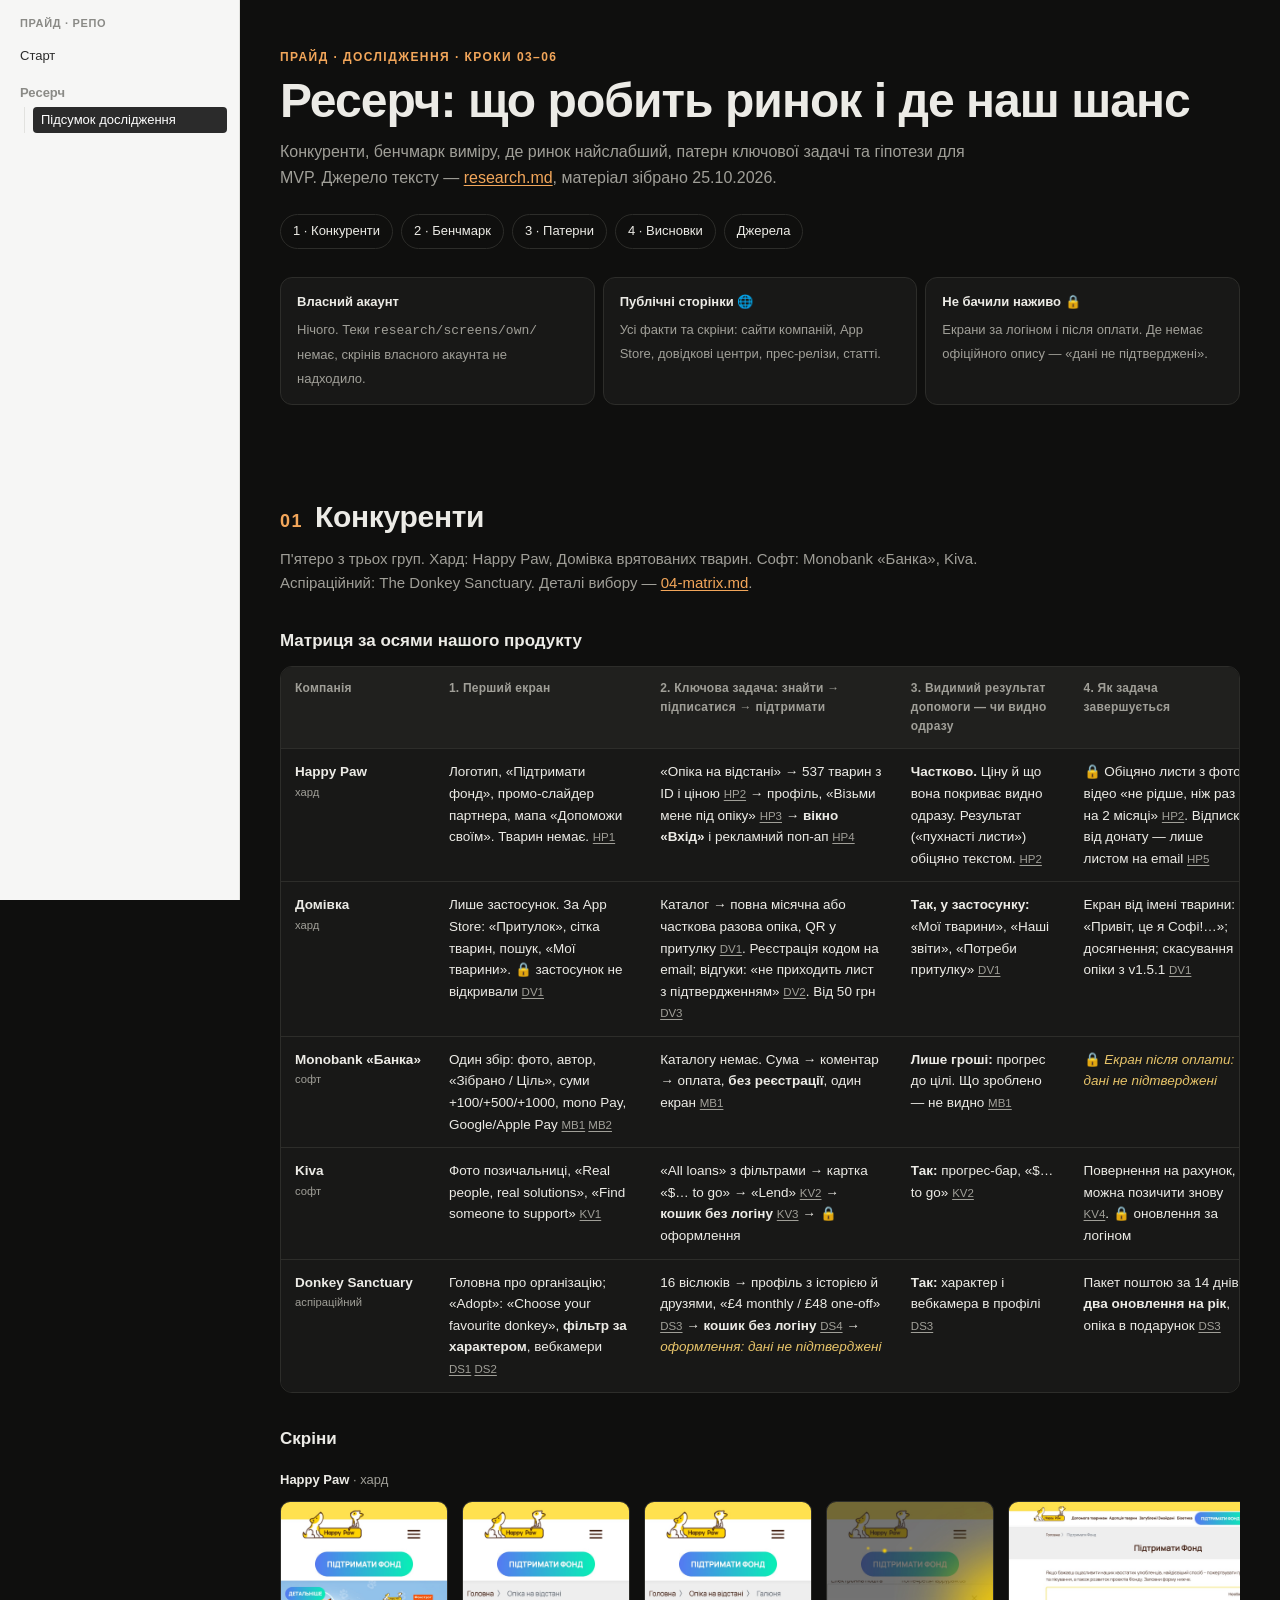
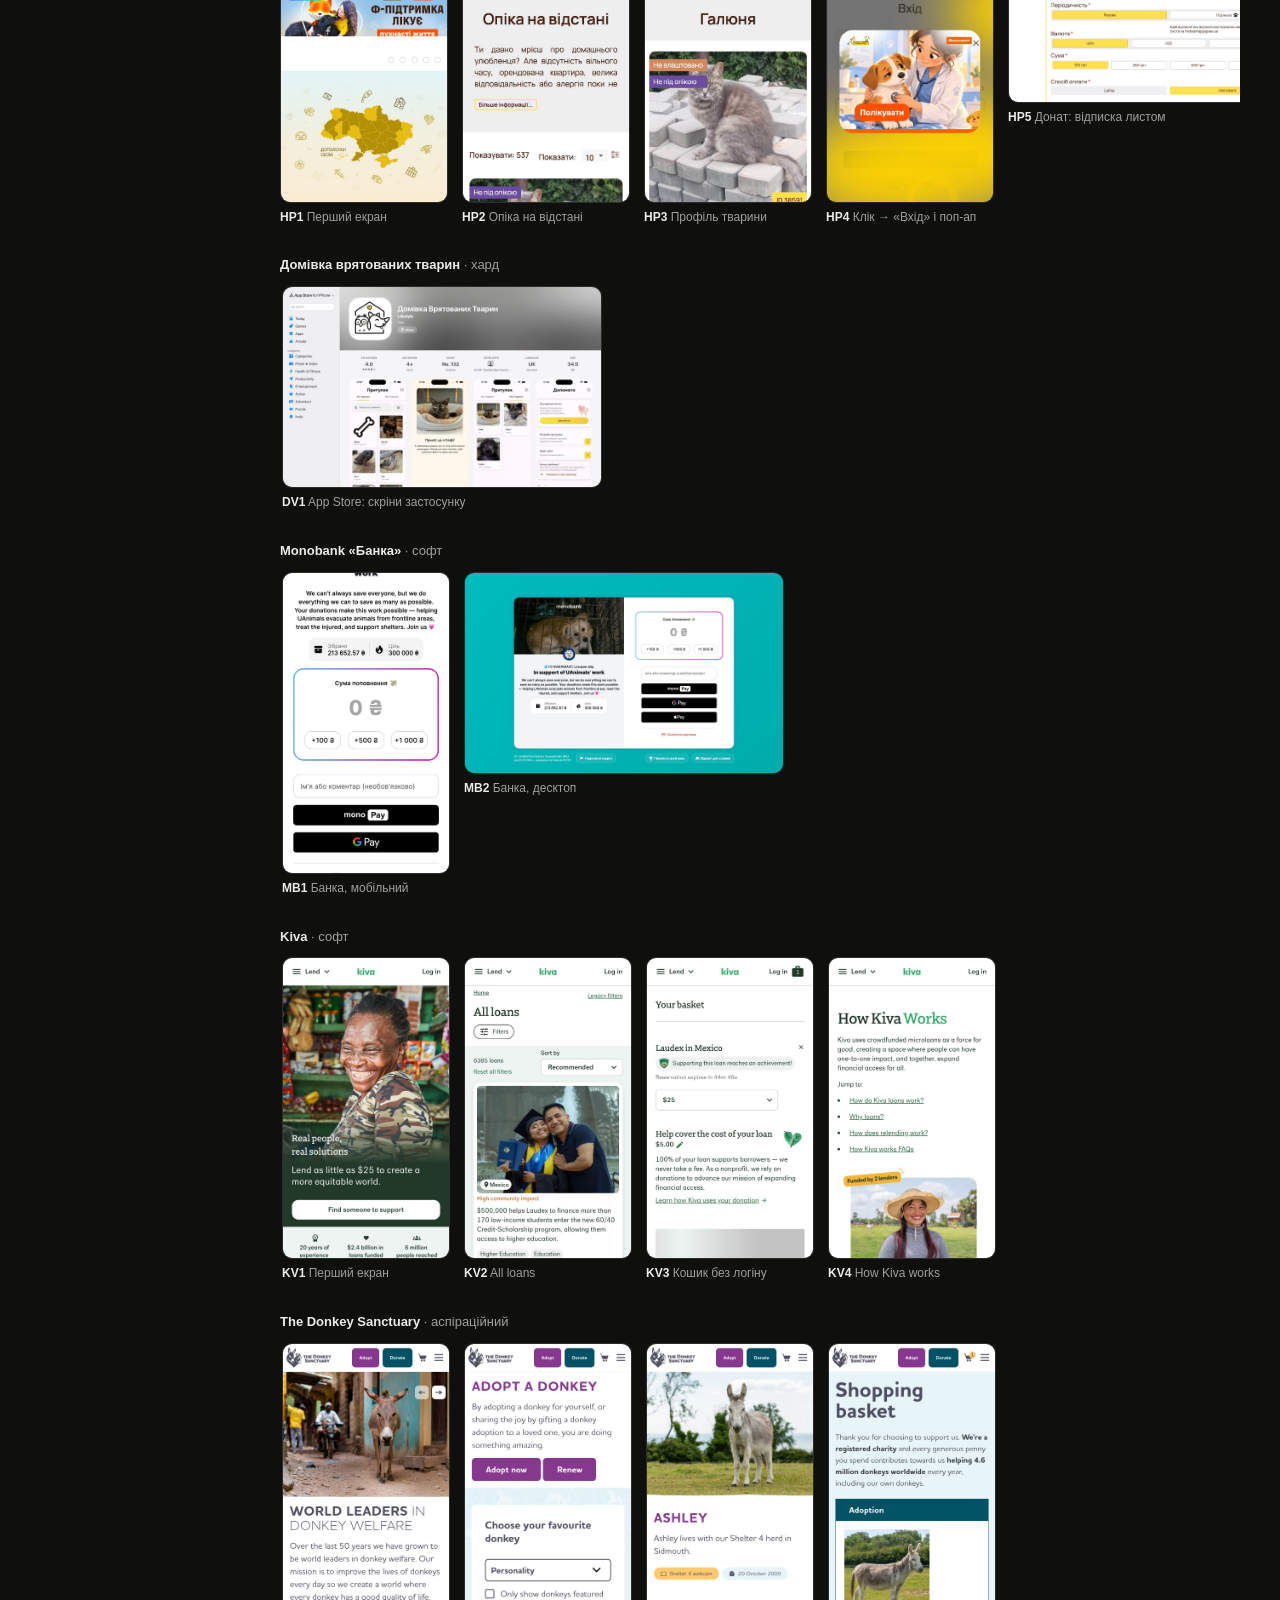
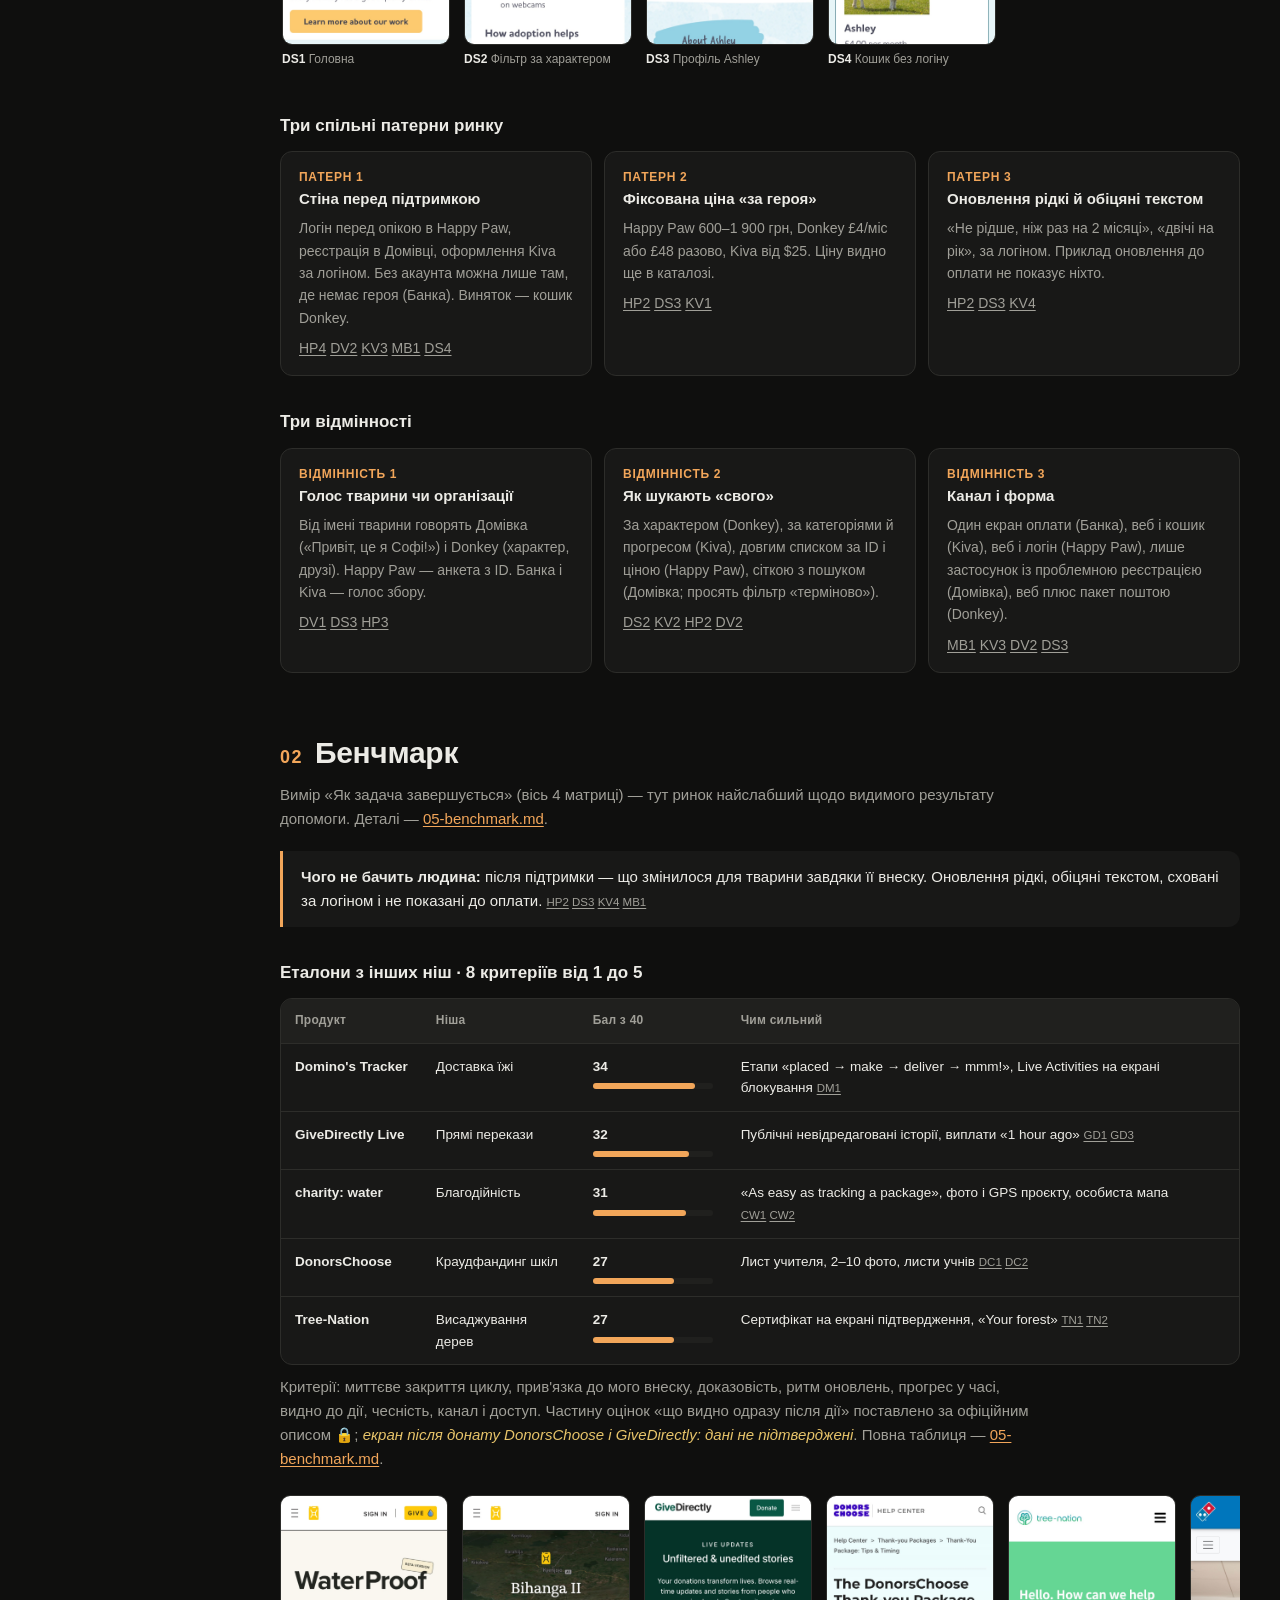
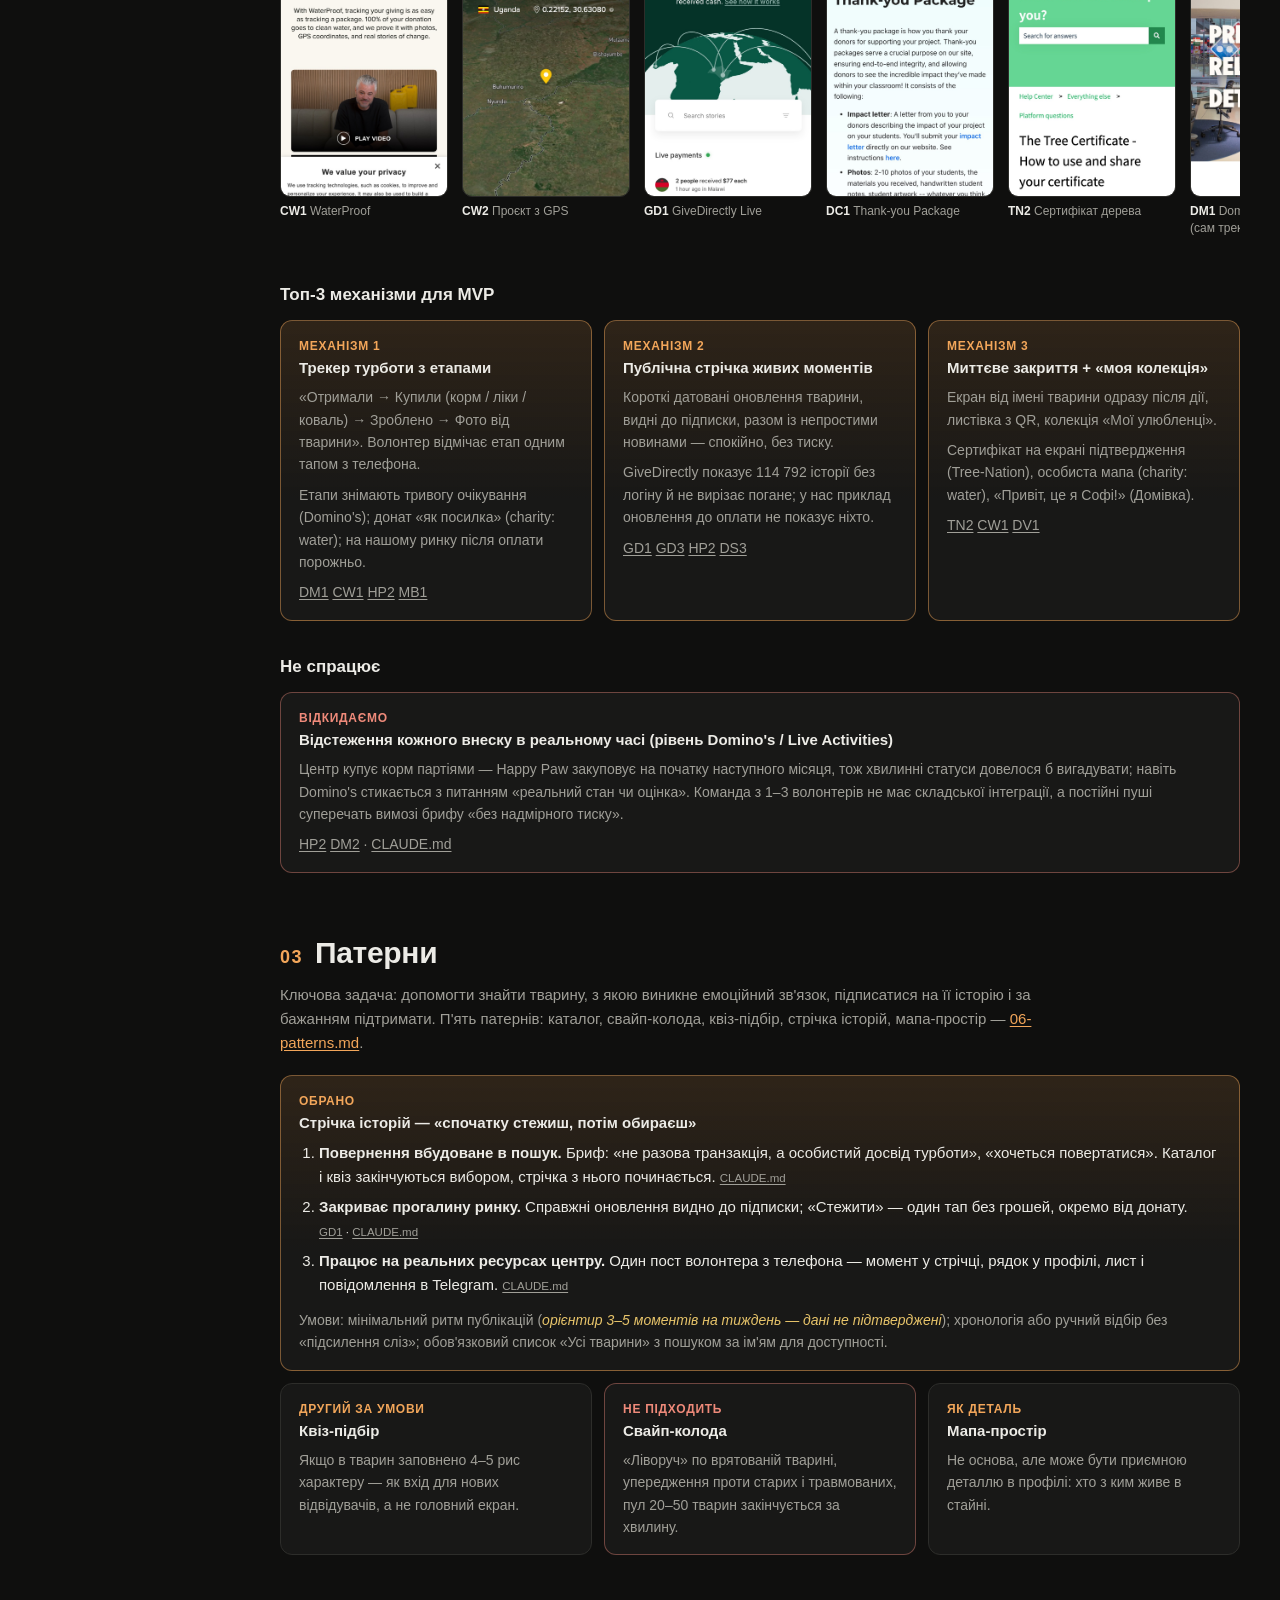
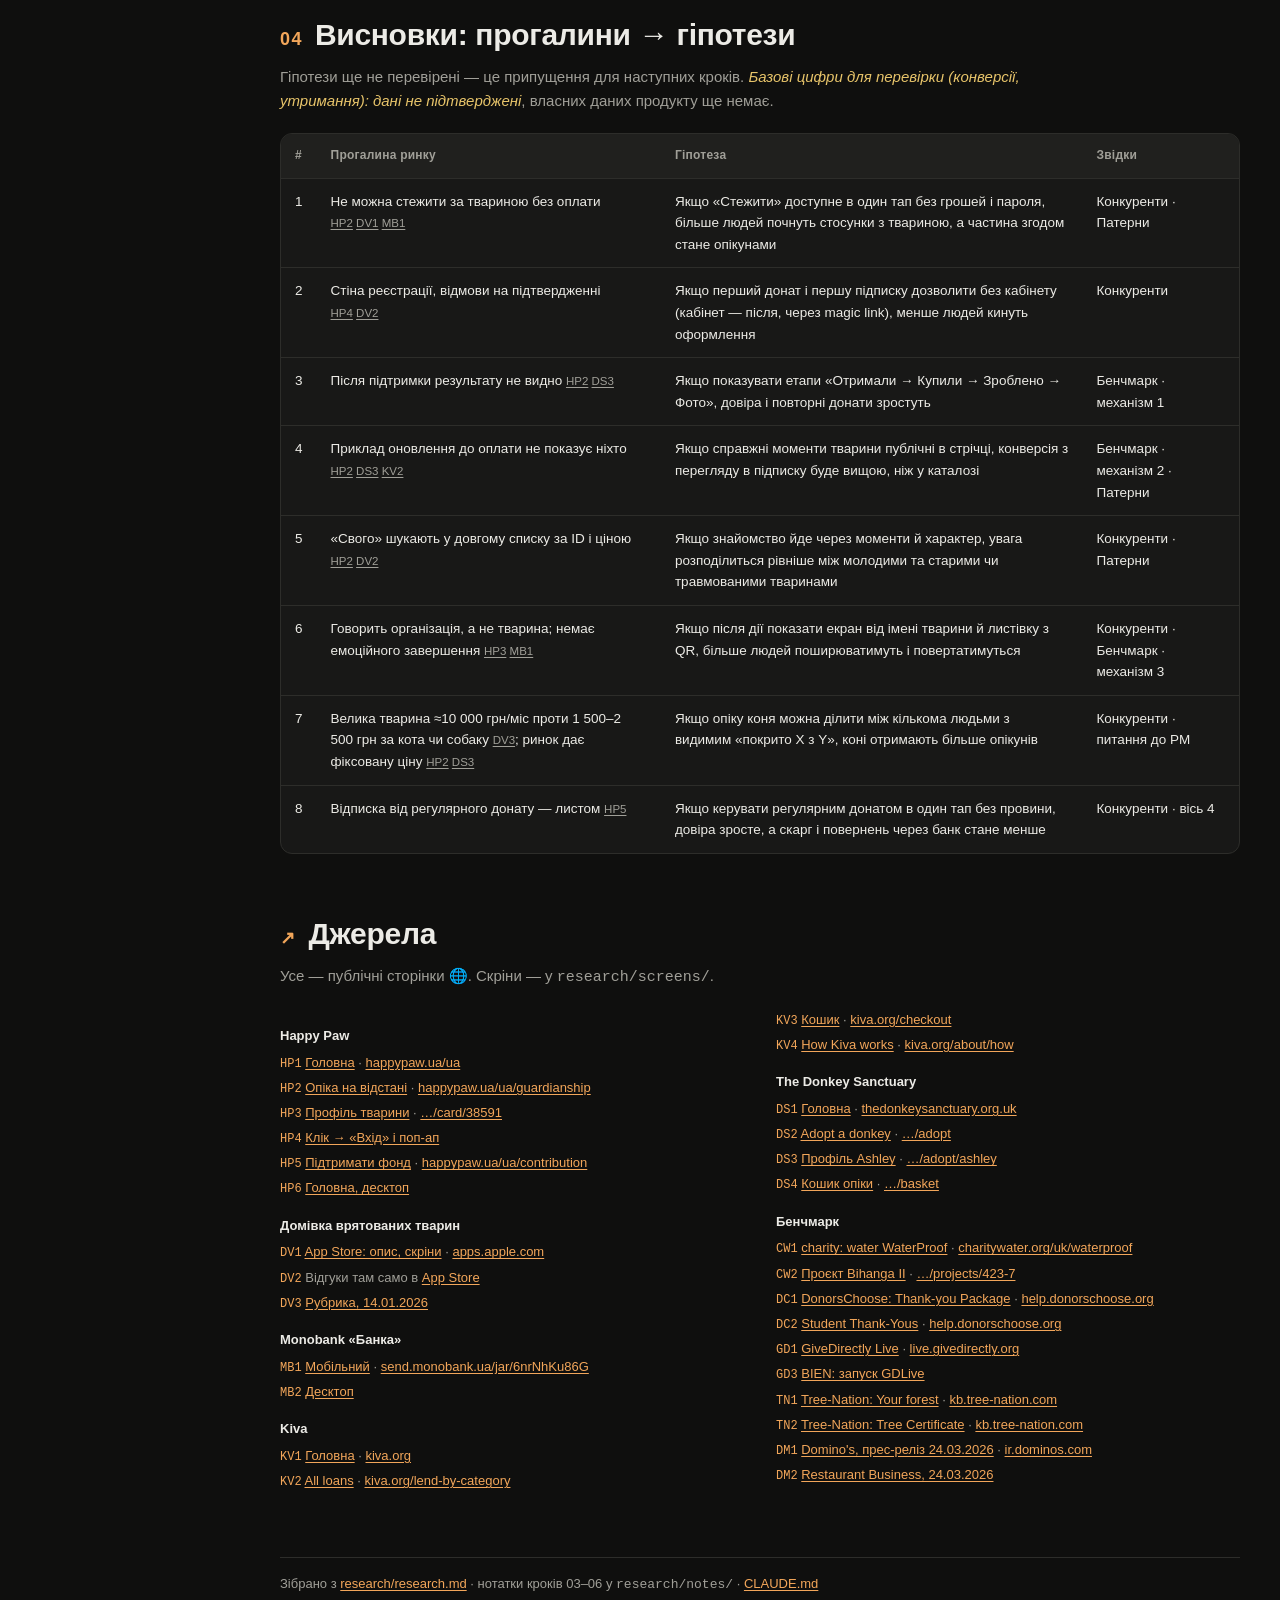
==== research/research.html @ 445fe8a5 "Add research summary (md + html page) and Research branch in navigator Co-Authored-By: Claude Opus 5" ====
<!doctype html>
<html lang="uk" data-root="../">
<head>
  <meta charset="utf-8">
  <meta name="viewport" content="width=device-width, initial-scale=1">
  <title>Прайд · Ресерч</title>
  <link rel="stylesheet" href="../_nav/nav.css">
  <script defer src="../_nav/tree.js"></script>
  <script defer src="../_nav/nav.js"></script>
  <style>
    :root {
      color-scheme: dark;
      --bg: #0f0f0e;
      --surface: #181817;
      --surface-2: #20201e;
      --line: #2d2d2a;
      --text: #ecebe6;
      --muted: #a09f98;
      --accent: #f2a65a;
      --accent-soft: rgba(242, 166, 90, .14);
      --good: #7fcf9b;
      --warn: #e7c46a;
      --bad: #ef8a7a;
      --radius: 12px;
    }
    * { box-sizing: border-box; }
    html { scroll-behavior: smooth; }
    @media (prefers-reduced-motion: reduce) { html { scroll-behavior: auto; } }
    body {
      margin: 0;
      background: var(--bg);
      color: var(--text);
      font: 15px/1.6 -apple-system, BlinkMacSystemFont, "Segoe UI", Roboto, "Helvetica Neue", sans-serif;
      -webkit-font-smoothing: antialiased;
    }
    a { color: var(--accent); text-underline-offset: 2px; }
    a:focus-visible { outline: 2px solid var(--accent); outline-offset: 2px; border-radius: 3px; }
    main { max-width: 1120px; margin: 0 auto; padding: 32px 16px 96px; }
    @media (min-width: 900px) { main { padding: 48px 40px 120px; } }

    header.hero { margin-bottom: 32px; }
    .eyebrow { color: var(--accent); font-size: 12px; font-weight: 700; letter-spacing: .12em; text-transform: uppercase; margin: 0 0 8px; }
    h1 { font-size: clamp(30px, 6vw, 48px); line-height: 1.08; letter-spacing: -.02em; margin: 0 0 12px; }
    .lead { color: var(--muted); max-width: 720px; margin: 0; font-size: 16px; }
    .toc { display: flex; flex-wrap: wrap; gap: 8px; margin: 24px 0 0; padding: 0; list-style: none; }
    .toc a { display: inline-block; padding: 6px 12px; border: 1px solid var(--line); border-radius: 999px; color: var(--text); text-decoration: none; font-size: 13px; }
    .toc a:hover { border-color: var(--accent); }

    .provenance { display: grid; gap: 8px; margin: 28px 0 0; }
    @media (min-width: 720px) { .provenance { grid-template-columns: repeat(3, 1fr); } }
    .prov { background: var(--surface); border: 1px solid var(--line); border-radius: var(--radius); padding: 14px 16px; }
    .prov b { display: block; font-size: 13px; margin-bottom: 4px; }
    .prov span { color: var(--muted); font-size: 13px; }

    section { padding-top: 56px; }
    section > h2 { font-size: clamp(22px, 4vw, 30px); letter-spacing: -.01em; margin: 0 0 6px; display: flex; align-items: baseline; gap: 12px; }
    section > h2 .num { color: var(--accent); font-size: .6em; font-weight: 700; letter-spacing: .08em; }
    .sub { color: var(--muted); margin: 0 0 20px; max-width: 760px; }
    h3 { font-size: 17px; margin: 32px 0 12px; }

    .table-wrap { overflow-x: auto; border: 1px solid var(--line); border-radius: var(--radius); background: var(--surface); }
    table { border-collapse: collapse; width: 100%; font-size: 13.5px; }
    .matrix table { min-width: 1080px; }
    th, td { text-align: left; vertical-align: top; padding: 12px 14px; border-bottom: 1px solid var(--line); }
    thead th { background: var(--surface-2); color: var(--muted); font-size: 12px; font-weight: 600; letter-spacing: .02em; position: sticky; top: 0; }
    tbody tr:last-child td, tbody tr:last-child th { border-bottom: 0; }
    tbody th { font-weight: 600; white-space: nowrap; }
    tbody th small { display: block; color: var(--muted); font-weight: 400; }
    td .lock { color: var(--warn); }
    .src { font-size: 11.5px; white-space: nowrap; }
    .src a { color: var(--muted); }
    .src a:hover { color: var(--accent); }
    .nd { color: var(--warn); font-style: italic; }

    .cards { display: grid; gap: 12px; }
    @media (min-width: 760px) { .cards.three { grid-template-columns: repeat(3, 1fr); } }
    .card { background: var(--surface); border: 1px solid var(--line); border-radius: var(--radius); padding: 16px 18px; }
    .card h4 { margin: 0 0 6px; font-size: 15px; }
    .card p { margin: 0; color: var(--muted); font-size: 14px; }
    .card p + p { margin-top: 8px; }
    .card .k { color: var(--accent); font-weight: 700; font-size: 12px; letter-spacing: .06em; }
    .card.no { border-color: rgba(239, 138, 122, .4); }
    .card.no .k { color: var(--bad); }
    .card.yes { border-color: rgba(242, 166, 90, .45); background: linear-gradient(180deg, var(--accent-soft), var(--surface) 60%); }

    .callout { border-left: 3px solid var(--accent); background: var(--surface); padding: 14px 18px; border-radius: 0 var(--radius) var(--radius) 0; margin: 0 0 20px; }
    .callout p { margin: 0; }

    .score { font-variant-numeric: tabular-nums; font-weight: 700; }
    .bar { display: block; height: 6px; background: var(--surface-2); border-radius: 3px; margin-top: 6px; min-width: 120px; }
    .bar i { display: block; height: 100%; background: var(--accent); border-radius: 3px; }

    .gallery { display: flex; gap: 14px; overflow-x: auto; padding: 4px 2px 12px; scroll-snap-type: x proximity; }
    .gallery figure { margin: 0; flex: 0 0 auto; width: 168px; scroll-snap-align: start; }
    .gallery figure.wide { width: 320px; }
    .gallery a.shot { display: block; border: 1px solid var(--line); border-radius: 10px; overflow: hidden; background: var(--surface); }
    .gallery a.shot:hover { border-color: var(--accent); }
    .gallery img { display: block; width: 100%; height: 300px; object-fit: cover; object-position: top; }
    .gallery figure.wide img { height: 200px; }
    .gallery figcaption { font-size: 12px; color: var(--muted); margin-top: 6px; line-height: 1.4; }
    .gallery figcaption b { color: var(--text); font-weight: 600; }
    .group-label { font-size: 13px; color: var(--muted); margin: 18px 0 6px; }
    .group-label b { color: var(--text); }

    ol.clean, ul.clean { margin: 0; padding-left: 20px; }
    ol.clean li, ul.clean li { margin: 6px 0; }

    .sources { columns: 1; font-size: 13px; color: var(--muted); }
    @media (min-width: 760px) { .sources { columns: 2; column-gap: 32px; } }
    .sources h4 { color: var(--text); font-size: 13px; margin: 16px 0 6px; break-after: avoid; }
    .sources p { margin: 4px 0; break-inside: avoid; }
    .sources code { color: var(--accent); font-size: 12px; }
    :target { scroll-margin-top: 16px; }
    .sources p:target { background: var(--accent-soft); border-radius: 4px; }
    footer { margin-top: 64px; color: var(--muted); font-size: 13px; border-top: 1px solid var(--line); padding-top: 16px; }
  </style>
</head>
<body>
<main>
  <header class="hero">
    <p class="eyebrow">Прайд · дослідження · кроки 03–06</p>
    <h1>Ресерч: що робить ринок і де наш шанс</h1>
    <p class="lead">Конкуренти, бенчмарк виміру, де ринок найслабший, патерн ключової задачі та гіпотези для MVP. Джерело тексту — <a href="https://github.com/diadieva/my-product/blob/main/research/research.md">research.md</a>, матеріал зібрано 25.10.2026.</p>
    <ul class="toc">
      <li><a href="#competitors">1 · Конкуренти</a></li>
      <li><a href="#benchmark">2 · Бенчмарк</a></li>
      <li><a href="#patterns">3 · Патерни</a></li>
      <li><a href="#conclusions">4 · Висновки</a></li>
      <li><a href="#sources">Джерела</a></li>
    </ul>
    <div class="provenance">
      <div class="prov"><b>Власний акаунт</b><span>Нічого. Теки <code>research/screens/own/</code> немає, скрінів власного акаунта не надходило.</span></div>
      <div class="prov"><b>Публічні сторінки 🌐</b><span>Усі факти та скріни: сайти компаній, App Store, довідкові центри, прес-релізи, статті.</span></div>
      <div class="prov"><b>Не бачили наживо 🔒</b><span>Екрани за логіном і після оплати. Де немає офіційного опису — «дані не підтверджені».</span></div>
    </div>
  </header>

  <!-- 1. КОНКУРЕНТИ -->
  <section id="competitors">
    <h2><span class="num">01</span> Конкуренти</h2>
    <p class="sub">П'ятеро з трьох груп. Хард: Happy Paw, Домівка врятованих тварин. Софт: Monobank «Банка», Kiva. Аспіраційний: The Donkey Sanctuary. Деталі вибору — <a href="https://github.com/diadieva/my-product/blob/main/research/notes/04-matrix.md">04-matrix.md</a>.</p>

    <h3>Матриця за осями нашого продукту</h3>
    <div class="table-wrap matrix">
      <table>
        <thead>
          <tr>
            <th scope="col">Компанія</th>
            <th scope="col">1. Перший екран</th>
            <th scope="col">2. Ключова задача: знайти → підписатися → підтримати</th>
            <th scope="col">3. Видимий результат допомоги — чи видно одразу</th>
            <th scope="col">4. Як задача завершується</th>
            <th scope="col">5. Мова</th>
          </tr>
        </thead>
        <tbody>
          <tr>
            <th scope="row">Happy Paw<small>хард</small></th>
            <td>Логотип, «Підтримати фонд», промо-слайдер партнера, мапа «Допоможи своїм». Тварин немає. <span class="src"><a href="#src-HP1">HP1</a></span></td>
            <td>«Опіка на відстані» → 537 тварин з ID і ціною <span class="src"><a href="#src-HP2">HP2</a></span> → профіль, «Візьми мене під опіку» <span class="src"><a href="#src-HP3">HP3</a></span> → <b>вікно «Вхід»</b> і рекламний поп-ап <span class="src"><a href="#src-HP4">HP4</a></span></td>
            <td><b>Частково.</b> Ціну й що вона покриває видно одразу. Результат («пухнасті листи») обіцяно текстом. <span class="src"><a href="#src-HP2">HP2</a></span></td>
            <td><span class="lock">🔒</span> Обіцяно листи з фото/відео «не рідше, ніж раз на 2 місяці» <span class="src"><a href="#src-HP2">HP2</a></span>. Відписка від донату — лише листом на email <span class="src"><a href="#src-HP5">HP5</a></span></td>
            <td>Українська <span class="src"><a href="#src-HP6">HP6</a></span></td>
          </tr>
          <tr>
            <th scope="row">Домівка<small>хард</small></th>
            <td>Лише застосунок. За App Store: «Притулок», сітка тварин, пошук, «Мої тварини». <span class="lock">🔒</span> застосунок не відкривали <span class="src"><a href="#src-DV1">DV1</a></span></td>
            <td>Каталог → повна місячна або часткова разова опіка, QR у притулку <span class="src"><a href="#src-DV1">DV1</a></span>. Реєстрація кодом на email; відгуки: «не приходить лист з підтвердженням» <span class="src"><a href="#src-DV2">DV2</a></span>. Від 50 грн <span class="src"><a href="#src-DV3">DV3</a></span></td>
            <td><b>Так, у застосунку:</b> «Мої тварини», «Наші звіти», «Потреби притулку» <span class="src"><a href="#src-DV1">DV1</a></span></td>
            <td>Екран від імені тварини: «Привіт, це я Софі!…»; досягнення; скасування опіки з v1.5.1 <span class="src"><a href="#src-DV1">DV1</a></span></td>
            <td>Українська <span class="src"><a href="#src-DV1">DV1</a></span></td>
          </tr>
          <tr>
            <th scope="row">Monobank «Банка»<small>софт</small></th>
            <td>Один збір: фото, автор, «Зібрано / Ціль», суми +100/+500/+1000, mono Pay, Google/Apple Pay <span class="src"><a href="#src-MB1">MB1</a> <a href="#src-MB2">MB2</a></span></td>
            <td>Каталогу немає. Сума → коментар → оплата, <b>без реєстрації</b>, один екран <span class="src"><a href="#src-MB1">MB1</a></span></td>
            <td><b>Лише гроші:</b> прогрес до цілі. Що зроблено — не видно <span class="src"><a href="#src-MB1">MB1</a></span></td>
            <td><span class="lock">🔒</span> <span class="nd">Екран після оплати: дані не підтверджені</span></td>
            <td>Українська <span class="src"><a href="#src-MB1">MB1</a></span></td>
          </tr>
          <tr>
            <th scope="row">Kiva<small>софт</small></th>
            <td>Фото позичальниці, «Real people, real solutions», «Find someone to support» <span class="src"><a href="#src-KV1">KV1</a></span></td>
            <td>«All loans» з фільтрами → картка «$… to go» → «Lend» <span class="src"><a href="#src-KV2">KV2</a></span> → <b>кошик без логіну</b> <span class="src"><a href="#src-KV3">KV3</a></span> → <span class="lock">🔒</span> оформлення</td>
            <td><b>Так:</b> прогрес-бар, «$… to go» <span class="src"><a href="#src-KV2">KV2</a></span></td>
            <td>Повернення на рахунок, можна позичити знову <span class="src"><a href="#src-KV4">KV4</a></span>. <span class="lock">🔒</span> оновлення за логіном</td>
            <td>Англійська <span class="src"><a href="#src-KV1">KV1</a></span></td>
          </tr>
          <tr>
            <th scope="row">Donkey Sanctuary<small>аспіраційний</small></th>
            <td>Головна про організацію; «Adopt»: «Choose your favourite donkey», <b>фільтр за характером</b>, вебкамери <span class="src"><a href="#src-DS1">DS1</a> <a href="#src-DS2">DS2</a></span></td>
            <td>16 віслюків → профіль з історією й друзями, «£4 monthly / £48 one-off» <span class="src"><a href="#src-DS3">DS3</a></span> → <b>кошик без логіну</b> <span class="src"><a href="#src-DS4">DS4</a></span> → <span class="nd">оформлення: дані не підтверджені</span></td>
            <td><b>Так:</b> характер і вебкамера в профілі <span class="src"><a href="#src-DS3">DS3</a></span></td>
            <td>Пакет поштою за 14 днів, <b>два оновлення на рік</b>, опіка в подарунок <span class="src"><a href="#src-DS3">DS3</a></span></td>
            <td>Англійська <span class="src"><a href="#src-DS1">DS1</a></span></td>
          </tr>
        </tbody>
      </table>
    </div>

    <h3>Скріни</h3>
    <p class="group-label"><b>Happy Paw</b> · хард</p>
    <div class="gallery">
      <figure><a class="shot" href="screens/happy-paw/home-mobile.jpg"><img src="screens/happy-paw/home-mobile.jpg" alt="Happy Paw: головна на мобільному, кнопка «Підтримати фонд» і промо-слайдер" loading="lazy"></a><figcaption><b>HP1</b> Перший екран</figcaption></figure>
      <figure><a class="shot" href="screens/happy-paw/guardianship-mobile-full.jpg"><img src="screens/happy-paw/guardianship-mobile.jpg" alt="Happy Paw: сторінка «Опіка на відстані»" loading="lazy"></a><figcaption><b>HP2</b> Опіка на відстані</figcaption></figure>
      <figure><a class="shot" href="screens/happy-paw/guardianship-card-mobile.jpg"><img src="screens/happy-paw/guardianship-card-mobile.jpg" alt="Happy Paw: профіль кішки в програмі опіки" loading="lazy"></a><figcaption><b>HP3</b> Профіль тварини</figcaption></figure>
      <figure><a class="shot" href="screens/happy-paw/guardianship-click-mobile.jpg"><img src="screens/happy-paw/guardianship-click-mobile.jpg" alt="Happy Paw: після кліку «Візьми мене під опіку» відкривається вікно входу і рекламний поп-ап" loading="lazy"></a><figcaption><b>HP4</b> Клік → «Вхід» і поп-ап</figcaption></figure>
      <figure class="wide"><a class="shot" href="screens/happy-paw/contribution-desktop.jpg"><img src="screens/happy-paw/contribution-desktop.jpg" alt="Happy Paw: форма донату, відписка від підписки листом" loading="lazy"></a><figcaption><b>HP5</b> Донат: відписка листом</figcaption></figure>
    </div>
    <p class="group-label"><b>Домівка врятованих тварин</b> · хард</p>
    <div class="gallery">
      <figure class="wide"><a class="shot" href="screens/domivka/appstore-desktop.jpg"><img src="screens/domivka/appstore-desktop.jpg" alt="Сторінка застосунку Домівки в App Store зі скрінами каталогу, привітання від тварини і розділу допомоги" loading="lazy"></a><figcaption><b>DV1</b> App Store: скріни застосунку</figcaption></figure>
    </div>
    <p class="group-label"><b>Monobank «Банка»</b> · софт</p>
    <div class="gallery">
      <figure><a class="shot" href="screens/monobank-banka/jar-mobile.jpg"><img src="screens/monobank-banka/jar-mobile.jpg" alt="Банка UAnimals на мобільному: зібрано і ціль, суми, кнопки оплати" loading="lazy"></a><figcaption><b>MB1</b> Банка, мобільний</figcaption></figure>
      <figure class="wide"><a class="shot" href="screens/monobank-banka/jar-desktop.jpg"><img src="screens/monobank-banka/jar-desktop.jpg" alt="Банка UAnimals на десктопі" loading="lazy"></a><figcaption><b>MB2</b> Банка, десктоп</figcaption></figure>
    </div>
    <p class="group-label"><b>Kiva</b> · софт</p>
    <div class="gallery">
      <figure><a class="shot" href="screens/kiva/home-mobile.jpg"><img src="screens/kiva/home-mobile.jpg" alt="Kiva: головна, «Find someone to support»" loading="lazy"></a><figcaption><b>KV1</b> Перший екран</figcaption></figure>
      <figure><a class="shot" href="screens/kiva/lend-mobile.jpg"><img src="screens/kiva/lend-mobile.jpg" alt="Kiva: каталог позик з прогресом і кнопкою Lend" loading="lazy"></a><figcaption><b>KV2</b> All loans</figcaption></figure>
      <figure><a class="shot" href="screens/kiva/basket-mobile.jpg"><img src="screens/kiva/basket-mobile.jpg" alt="Kiva: кошик без логіну з таймером резерву" loading="lazy"></a><figcaption><b>KV3</b> Кошик без логіну</figcaption></figure>
      <figure><a class="shot" href="screens/kiva/how-it-works-mobile.jpg"><img src="screens/kiva/how-it-works-mobile.jpg" alt="Kiva: як це працює" loading="lazy"></a><figcaption><b>KV4</b> How Kiva works</figcaption></figure>
    </div>
    <p class="group-label"><b>The Donkey Sanctuary</b> · аспіраційний</p>
    <div class="gallery">
      <figure><a class="shot" href="screens/donkey-sanctuary/home-mobile.jpg"><img src="screens/donkey-sanctuary/home-mobile.jpg" alt="Donkey Sanctuary: головна" loading="lazy"></a><figcaption><b>DS1</b> Головна</figcaption></figure>
      <figure><a class="shot" href="screens/donkey-sanctuary/adopt-mobile.jpg"><img src="screens/donkey-sanctuary/adopt-mobile.jpg" alt="Donkey Sanctuary: Adopt a donkey, фільтр за характером" loading="lazy"></a><figcaption><b>DS2</b> Фільтр за характером</figcaption></figure>
      <figure><a class="shot" href="screens/donkey-sanctuary/profile-ashley-mobile-full.jpg"><img src="screens/donkey-sanctuary/profile-ashley-mobile.jpg" alt="Donkey Sanctuary: профіль віслюка Ashley з бейджем вебкамери і кнопками опіки" loading="lazy"></a><figcaption><b>DS3</b> Профіль Ashley</figcaption></figure>
      <figure><a class="shot" href="screens/donkey-sanctuary/adopt-basket-mobile.jpg"><img src="screens/donkey-sanctuary/adopt-basket-mobile.jpg" alt="Donkey Sanctuary: кошик опіки без логіну" loading="lazy"></a><figcaption><b>DS4</b> Кошик без логіну</figcaption></figure>
    </div>

    <h3>Три спільні патерни ринку</h3>
    <div class="cards three">
      <div class="card"><p class="k">ПАТЕРН 1</p><h4>Стіна перед підтримкою</h4><p>Логін перед опікою в Happy Paw, реєстрація в Домівці, оформлення Kiva за логіном. Без акаунта можна лише там, де немає героя (Банка). Виняток — кошик Donkey.</p><p class="src"><a href="#src-HP4">HP4</a> <a href="#src-DV2">DV2</a> <a href="#src-KV3">KV3</a> <a href="#src-MB1">MB1</a> <a href="#src-DS4">DS4</a></p></div>
      <div class="card"><p class="k">ПАТЕРН 2</p><h4>Фіксована ціна «за героя»</h4><p>Happy Paw 600–1 900 грн, Donkey £4/міс або £48 разово, Kiva від $25. Ціну видно ще в каталозі.</p><p class="src"><a href="#src-HP2">HP2</a> <a href="#src-DS3">DS3</a> <a href="#src-KV1">KV1</a></p></div>
      <div class="card"><p class="k">ПАТЕРН 3</p><h4>Оновлення рідкі й обіцяні текстом</h4><p>«Не рідше, ніж раз на 2 місяці», «двічі на рік», за логіном. Приклад оновлення до оплати не показує ніхто.</p><p class="src"><a href="#src-HP2">HP2</a> <a href="#src-DS3">DS3</a> <a href="#src-KV4">KV4</a></p></div>
    </div>

    <h3>Три відмінності</h3>
    <div class="cards three">
      <div class="card"><p class="k">ВІДМІННІСТЬ 1</p><h4>Голос тварини чи організації</h4><p>Від імені тварини говорять Домівка («Привіт, це я Софі!») і Donkey (характер, друзі). Happy Paw — анкета з ID. Банка і Kiva — голос збору.</p><p class="src"><a href="#src-DV1">DV1</a> <a href="#src-DS3">DS3</a> <a href="#src-HP3">HP3</a></p></div>
      <div class="card"><p class="k">ВІДМІННІСТЬ 2</p><h4>Як шукають «свого»</h4><p>За характером (Donkey), за категоріями й прогресом (Kiva), довгим списком за ID і ціною (Happy Paw), сіткою з пошуком (Домівка; просять фільтр «терміново»).</p><p class="src"><a href="#src-DS2">DS2</a> <a href="#src-KV2">KV2</a> <a href="#src-HP2">HP2</a> <a href="#src-DV2">DV2</a></p></div>
      <div class="card"><p class="k">ВІДМІННІСТЬ 3</p><h4>Канал і форма</h4><p>Один екран оплати (Банка), веб і кошик (Kiva), веб і логін (Happy Paw), лише застосунок із проблемною реєстрацією (Домівка), веб плюс пакет поштою (Donkey).</p><p class="src"><a href="#src-MB1">MB1</a> <a href="#src-KV3">KV3</a> <a href="#src-DV2">DV2</a> <a href="#src-DS3">DS3</a></p></div>
    </div>
  </section>

  <!-- 2. БЕНЧМАРК -->
  <section id="benchmark">
    <h2><span class="num">02</span> Бенчмарк</h2>
    <p class="sub">Вимір «Як задача завершується» (вісь 4 матриці) — тут ринок найслабший щодо видимого результату допомоги. Деталі — <a href="https://github.com/diadieva/my-product/blob/main/research/notes/05-benchmark.md">05-benchmark.md</a>.</p>
    <div class="callout"><p><b>Чого не бачить людина:</b> після підтримки — що змінилося для тварини завдяки її внеску. Оновлення рідкі, обіцяні текстом, сховані за логіном і не показані до оплати. <span class="src"><a href="#src-HP2">HP2</a> <a href="#src-DS3">DS3</a> <a href="#src-KV4">KV4</a> <a href="#src-MB1">MB1</a></span></p></div>

    <h3>Еталони з інших ніш · 8 критеріїв від 1 до 5</h3>
    <div class="table-wrap">
      <table>
        <thead><tr><th scope="col">Продукт</th><th scope="col">Ніша</th><th scope="col">Бал з 40</th><th scope="col">Чим сильний</th></tr></thead>
        <tbody>
          <tr><th scope="row">Domino's Tracker</th><td>Доставка їжі</td><td><span class="score">34</span><span class="bar"><i style="width:85%"></i></span></td><td>Етапи «placed → make → deliver → mmm!», Live Activities на екрані блокування <span class="src"><a href="#src-DM1">DM1</a></span></td></tr>
          <tr><th scope="row">GiveDirectly Live</th><td>Прямі перекази</td><td><span class="score">32</span><span class="bar"><i style="width:80%"></i></span></td><td>Публічні невідредаговані історії, виплати «1 hour ago» <span class="src"><a href="#src-GD1">GD1</a> <a href="#src-GD3">GD3</a></span></td></tr>
          <tr><th scope="row">charity: water</th><td>Благодійність</td><td><span class="score">31</span><span class="bar"><i style="width:77.5%"></i></span></td><td>«As easy as tracking a package», фото і GPS проєкту, особиста мапа <span class="src"><a href="#src-CW1">CW1</a> <a href="#src-CW2">CW2</a></span></td></tr>
          <tr><th scope="row">DonorsChoose</th><td>Краудфандинг шкіл</td><td><span class="score">27</span><span class="bar"><i style="width:67.5%"></i></span></td><td>Лист учителя, 2–10 фото, листи учнів <span class="src"><a href="#src-DC1">DC1</a> <a href="#src-DC2">DC2</a></span></td></tr>
          <tr><th scope="row">Tree-Nation</th><td>Висаджування дерев</td><td><span class="score">27</span><span class="bar"><i style="width:67.5%"></i></span></td><td>Сертифікат на екрані підтвердження, «Your forest» <span class="src"><a href="#src-TN1">TN1</a> <a href="#src-TN2">TN2</a></span></td></tr>
        </tbody>
      </table>
    </div>
    <p class="sub" style="margin-top:10px">Критерії: миттєве закриття циклу, прив'язка до мого внеску, доказовість, ритм оновлень, прогрес у часі, видно до дії, чесність, канал і доступ. Частину оцінок «що видно одразу після дії» поставлено за офіційним описом <span class="lock">🔒</span>; <span class="nd">екран після донату DonorsChoose і GiveDirectly: дані не підтверджені</span>. Повна таблиця — <a href="https://github.com/diadieva/my-product/blob/main/research/notes/05-benchmark.md">05-benchmark.md</a>.</p>

    <div class="gallery">
      <figure><a class="shot" href="screens/benchmark/charity-water/waterproof-mobile.jpg"><img src="screens/benchmark/charity-water/waterproof-mobile.jpg" alt="charity: water WaterProof: відстежувати пожертву як посилку" loading="lazy"></a><figcaption><b>CW1</b> WaterProof</figcaption></figure>
      <figure><a class="shot" href="screens/benchmark/charity-water/project-mobile.jpg"><img src="screens/benchmark/charity-water/project-mobile.jpg" alt="charity: water: сторінка проєкту на мапі з GPS-координатами" loading="lazy"></a><figcaption><b>CW2</b> Проєкт з GPS</figcaption></figure>
      <figure><a class="shot" href="screens/benchmark/givedirectly/live-mobile.jpg"><img src="screens/benchmark/givedirectly/live-mobile.jpg" alt="GiveDirectly Live: стрічка живих виплат" loading="lazy"></a><figcaption><b>GD1</b> GiveDirectly Live</figcaption></figure>
      <figure><a class="shot" href="screens/benchmark/donorschoose/thankyou-help-mobile.jpg"><img src="screens/benchmark/donorschoose/thankyou-help-mobile.jpg" alt="DonorsChoose: склад пакета подяки" loading="lazy"></a><figcaption><b>DC1</b> Thank-you Package</figcaption></figure>
      <figure><a class="shot" href="screens/benchmark/tree-nation/certificate-help-mobile.jpg"><img src="screens/benchmark/tree-nation/certificate-help-mobile.jpg" alt="Tree-Nation: сертифікат дерева" loading="lazy"></a><figcaption><b>TN2</b> Сертифікат дерева</figcaption></figure>
      <figure><a class="shot" href="screens/benchmark/dominos/press-mobile.jpg"><img src="screens/benchmark/dominos/press-mobile.jpg" alt="Прес-реліз Domino's про оновлений трекер" loading="lazy"></a><figcaption><b>DM1</b> Domino's: прес-реліз (сам трекер 🔒)</figcaption></figure>
    </div>

    <h3>Топ-3 механізми для MVP</h3>
    <div class="cards three">
      <div class="card yes"><p class="k">МЕХАНІЗМ 1</p><h4>Трекер турботи з етапами</h4><p>«Отримали → Купили (корм / ліки / коваль) → Зроблено → Фото від тварини». Волонтер відмічає етап одним тапом з телефона.</p><p>Етапи знімають тривогу очікування (Domino's); донат «як посилка» (charity: water); на нашому ринку після оплати порожньо.</p><p class="src"><a href="#src-DM1">DM1</a> <a href="#src-CW1">CW1</a> <a href="#src-HP2">HP2</a> <a href="#src-MB1">MB1</a></p></div>
      <div class="card yes"><p class="k">МЕХАНІЗМ 2</p><h4>Публічна стрічка живих моментів</h4><p>Короткі датовані оновлення тварини, видні до підписки, разом із непростими новинами — спокійно, без тиску.</p><p>GiveDirectly показує 114 792 історії без логіну й не вирізає погане; у нас приклад оновлення до оплати не показує ніхто.</p><p class="src"><a href="#src-GD1">GD1</a> <a href="#src-GD3">GD3</a> <a href="#src-HP2">HP2</a> <a href="#src-DS3">DS3</a></p></div>
      <div class="card yes"><p class="k">МЕХАНІЗМ 3</p><h4>Миттєве закриття + «моя колекція»</h4><p>Екран від імені тварини одразу після дії, листівка з QR, колекція «Мої улюбленці».</p><p>Сертифікат на екрані підтвердження (Tree-Nation), особиста мапа (charity: water), «Привіт, це я Софі!» (Домівка).</p><p class="src"><a href="#src-TN2">TN2</a> <a href="#src-CW1">CW1</a> <a href="#src-DV1">DV1</a></p></div>
    </div>
    <h3>Не спрацює</h3>
    <div class="card no"><p class="k">ВІДКИДАЄМО</p><h4>Відстеження кожного внеску в реальному часі (рівень Domino's / Live Activities)</h4><p>Центр купує корм партіями — Happy Paw закуповує на початку наступного місяця, тож хвилинні статуси довелося б вигадувати; навіть Domino's стикається з питанням «реальний стан чи оцінка». Команда з 1–3 волонтерів не має складської інтеграції, а постійні пуші суперечать вимозі брифу «без надмірного тиску».</p><p class="src"><a href="#src-HP2">HP2</a> <a href="#src-DM2">DM2</a> · <a href="https://github.com/diadieva/my-product/blob/main/CLAUDE.md">CLAUDE.md</a></p></div>
  </section>

  <!-- 3. ПАТЕРНИ -->
  <section id="patterns">
    <h2><span class="num">03</span> Патерни</h2>
    <p class="sub">Ключова задача: допомогти знайти тварину, з якою виникне емоційний зв'язок, підписатися на її історію і за бажанням підтримати. П'ять патернів: каталог, свайп-колода, квіз-підбір, стрічка історій, мапа-простір — <a href="https://github.com/diadieva/my-product/blob/main/research/notes/06-patterns.md">06-patterns.md</a>.</p>

    <div class="card yes">
      <p class="k">ОБРАНО</p>
      <h4>Стрічка історій — «спочатку стежиш, потім обираєш»</h4>
      <ol class="clean">
        <li><b>Повернення вбудоване в пошук.</b> Бриф: «не разова транзакція, а особистий досвід турботи», «хочеться повертатися». Каталог і квіз закінчуються вибором, стрічка з нього починається. <span class="src"><a href="https://github.com/diadieva/my-product/blob/main/CLAUDE.md">CLAUDE.md</a></span></li>
        <li><b>Закриває прогалину ринку.</b> Справжні оновлення видно до підписки; «Стежити» — один тап без грошей, окремо від донату. <span class="src"><a href="#src-GD1">GD1</a> · <a href="https://github.com/diadieva/my-product/blob/main/CLAUDE.md">CLAUDE.md</a></span></li>
        <li><b>Працює на реальних ресурсах центру.</b> Один пост волонтера з телефона — момент у стрічці, рядок у профілі, лист і повідомлення в Telegram. <span class="src"><a href="https://github.com/diadieva/my-product/blob/main/CLAUDE.md">CLAUDE.md</a></span></li>
      </ol>
      <p style="margin-top:12px">Умови: мінімальний ритм публікацій (<span class="nd">орієнтир 3–5 моментів на тиждень — дані не підтверджені</span>); хронологія або ручний відбір без «підсилення сліз»; обов'язковий список «Усі тварини» з пошуком за ім'ям для доступності.</p>
    </div>
    <div class="cards three" style="margin-top:12px">
      <div class="card"><p class="k">ДРУГИЙ ЗА УМОВИ</p><h4>Квіз-підбір</h4><p>Якщо в тварин заповнено 4–5 рис характеру — як вхід для нових відвідувачів, а не головний екран.</p></div>
      <div class="card no"><p class="k">НЕ ПІДХОДИТЬ</p><h4>Свайп-колода</h4><p>«Ліворуч» по врятованій тварині, упередження проти старих і травмованих, пул 20–50 тварин закінчується за хвилину.</p></div>
      <div class="card"><p class="k">ЯК ДЕТАЛЬ</p><h4>Мапа-простір</h4><p>Не основа, але може бути приємною деталлю в профілі: хто з ким живе в стайні.</p></div>
    </div>
  </section>

  <!-- 4. ВИСНОВКИ -->
  <section id="conclusions">
    <h2><span class="num">04</span> Висновки: прогалини → гіпотези</h2>
    <p class="sub">Гіпотези ще не перевірені — це припущення для наступних кроків. <span class="nd">Базові цифри для перевірки (конверсії, утримання): дані не підтверджені</span>, власних даних продукту ще немає.</p>
    <div class="table-wrap">
      <table>
        <thead><tr><th scope="col">#</th><th scope="col">Прогалина ринку</th><th scope="col">Гіпотеза</th><th scope="col">Звідки</th></tr></thead>
        <tbody>
          <tr><td>1</td><td>Не можна стежити за твариною без оплати <span class="src"><a href="#src-HP2">HP2</a> <a href="#src-DV1">DV1</a> <a href="#src-MB1">MB1</a></span></td><td>Якщо «Стежити» доступне в один тап без грошей і пароля, більше людей почнуть стосунки з твариною, а частина згодом стане опікунами</td><td>Конкуренти · Патерни</td></tr>
          <tr><td>2</td><td>Стіна реєстрації, відмови на підтвердженні <span class="src"><a href="#src-HP4">HP4</a> <a href="#src-DV2">DV2</a></span></td><td>Якщо перший донат і першу підписку дозволити без кабінету (кабінет — після, через magic link), менше людей кинуть оформлення</td><td>Конкуренти</td></tr>
          <tr><td>3</td><td>Після підтримки результату не видно <span class="src"><a href="#src-HP2">HP2</a> <a href="#src-DS3">DS3</a></span></td><td>Якщо показувати етапи «Отримали → Купили → Зроблено → Фото», довіра і повторні донати зростуть</td><td>Бенчмарк · механізм 1</td></tr>
          <tr><td>4</td><td>Приклад оновлення до оплати не показує ніхто <span class="src"><a href="#src-HP2">HP2</a> <a href="#src-DS3">DS3</a> <a href="#src-KV2">KV2</a></span></td><td>Якщо справжні моменти тварини публічні в стрічці, конверсія з перегляду в підписку буде вищою, ніж у каталозі</td><td>Бенчмарк · механізм 2 · Патерни</td></tr>
          <tr><td>5</td><td>«Свого» шукають у довгому списку за ID і ціною <span class="src"><a href="#src-HP2">HP2</a> <a href="#src-DV2">DV2</a></span></td><td>Якщо знайомство йде через моменти й характер, увага розподілиться рівніше між молодими та старими чи травмованими тваринами</td><td>Конкуренти · Патерни</td></tr>
          <tr><td>6</td><td>Говорить організація, а не тварина; немає емоційного завершення <span class="src"><a href="#src-HP3">HP3</a> <a href="#src-MB1">MB1</a></span></td><td>Якщо після дії показати екран від імені тварини й листівку з QR, більше людей поширюватимуть і повертатимуться</td><td>Конкуренти · Бенчмарк · механізм 3</td></tr>
          <tr><td>7</td><td>Велика тварина ≈10 000 грн/міс проти 1 500–2 500 грн за кота чи собаку <span class="src"><a href="#src-DV3">DV3</a></span>; ринок дає фіксовану ціну <span class="src"><a href="#src-HP2">HP2</a> <a href="#src-DS3">DS3</a></span></td><td>Якщо опіку коня можна ділити між кількома людьми з видимим «покрито X з Y», коні отримають більше опікунів</td><td>Конкуренти · питання до PM</td></tr>
          <tr><td>8</td><td>Відписка від регулярного донату — листом <span class="src"><a href="#src-HP5">HP5</a></span></td><td>Якщо керувати регулярним донатом в один тап без провини, довіра зросте, а скарг і повернень через банк стане менше</td><td>Конкуренти · вісь 4</td></tr>
        </tbody>
      </table>
    </div>
  </section>

  <!-- ДЖЕРЕЛА -->
  <section id="sources">
    <h2><span class="num">↗</span> Джерела</h2>
    <p class="sub">Усе — публічні сторінки 🌐. Скріни — у <code>research/screens/</code>.</p>
    <div class="sources">
      <h4>Happy Paw</h4>
      <p id="src-HP1"><code>HP1</code> <a href="screens/happy-paw/home-mobile.jpg">Головна</a> · <a href="https://happypaw.ua/ua">happypaw.ua/ua</a></p>
      <p id="src-HP2"><code>HP2</code> <a href="screens/happy-paw/guardianship-mobile-full.jpg">Опіка на відстані</a> · <a href="https://happypaw.ua/ua/guardianship">happypaw.ua/ua/guardianship</a></p>
      <p id="src-HP3"><code>HP3</code> <a href="screens/happy-paw/guardianship-card-mobile.jpg">Профіль тварини</a> · <a href="https://happypaw.ua/ua/guardianship/card/38591">…/card/38591</a></p>
      <p id="src-HP4"><code>HP4</code> <a href="screens/happy-paw/guardianship-click-mobile.jpg">Клік → «Вхід» і поп-ап</a></p>
      <p id="src-HP5"><code>HP5</code> <a href="screens/happy-paw/contribution-desktop.jpg">Підтримати фонд</a> · <a href="https://happypaw.ua/ua/contribution">happypaw.ua/ua/contribution</a></p>
      <p id="src-HP6"><code>HP6</code> <a href="screens/happy-paw/home-desktop.jpg">Головна, десктоп</a></p>
      <h4>Домівка врятованих тварин</h4>
      <p id="src-DV1"><code>DV1</code> <a href="screens/domivka/appstore-desktop.jpg">App Store: опис, скріни</a> · <a href="https://apps.apple.com/ua/app/id6470241195">apps.apple.com</a></p>
      <p id="src-DV2"><code>DV2</code> Відгуки там само в <a href="https://apps.apple.com/ua/app/id6470241195">App Store</a></p>
      <p id="src-DV3"><code>DV3</code> <a href="https://rubryka.com/2026/01/14/diyeva-onlajn-dopomoga-tvarynam-yak-spratsyuvav-mobilnyj-zastosunok-lvivskogo-prytulku-dlya-krylatyh-ta-chotyrylapyh/">Рубрика, 14.01.2026</a></p>
      <h4>Monobank «Банка»</h4>
      <p id="src-MB1"><code>MB1</code> <a href="screens/monobank-banka/jar-mobile.jpg">Мобільний</a> · <a href="https://send.monobank.ua/jar/6nrNhKu86G">send.monobank.ua/jar/6nrNhKu86G</a></p>
      <p id="src-MB2"><code>MB2</code> <a href="screens/monobank-banka/jar-desktop.jpg">Десктоп</a></p>
      <h4>Kiva</h4>
      <p id="src-KV1"><code>KV1</code> <a href="screens/kiva/home-mobile.jpg">Головна</a> · <a href="https://www.kiva.org/">kiva.org</a></p>
      <p id="src-KV2"><code>KV2</code> <a href="screens/kiva/lend-mobile.jpg">All loans</a> · <a href="https://www.kiva.org/lend-by-category">kiva.org/lend-by-category</a></p>
      <p id="src-KV3"><code>KV3</code> <a href="screens/kiva/basket-mobile.jpg">Кошик</a> · <a href="https://www.kiva.org/checkout">kiva.org/checkout</a></p>
      <p id="src-KV4"><code>KV4</code> <a href="screens/kiva/how-it-works-mobile.jpg">How Kiva works</a> · <a href="https://www.kiva.org/about/how">kiva.org/about/how</a></p>
      <h4>The Donkey Sanctuary</h4>
      <p id="src-DS1"><code>DS1</code> <a href="screens/donkey-sanctuary/home-mobile.jpg">Головна</a> · <a href="https://www.thedonkeysanctuary.org.uk/">thedonkeysanctuary.org.uk</a></p>
      <p id="src-DS2"><code>DS2</code> <a href="screens/donkey-sanctuary/adopt-mobile.jpg">Adopt a donkey</a> · <a href="https://www.thedonkeysanctuary.org.uk/adopt">…/adopt</a></p>
      <p id="src-DS3"><code>DS3</code> <a href="screens/donkey-sanctuary/profile-ashley-mobile-full.jpg">Профіль Ashley</a> · <a href="https://www.thedonkeysanctuary.org.uk/adopt/ashley">…/adopt/ashley</a></p>
      <p id="src-DS4"><code>DS4</code> <a href="screens/donkey-sanctuary/adopt-basket-mobile.jpg">Кошик опіки</a> · <a href="https://www.thedonkeysanctuary.org.uk/basket">…/basket</a></p>
      <h4>Бенчмарк</h4>
      <p id="src-CW1"><code>CW1</code> <a href="screens/benchmark/charity-water/waterproof-mobile.jpg">charity: water WaterProof</a> · <a href="https://www.charitywater.org/uk/waterproof">charitywater.org/uk/waterproof</a></p>
      <p id="src-CW2"><code>CW2</code> <a href="screens/benchmark/charity-water/project-mobile.jpg">Проєкт Bihanga II</a> · <a href="https://www.charitywater.org/projects/423-7">…/projects/423-7</a></p>
      <p id="src-DC1"><code>DC1</code> <a href="screens/benchmark/donorschoose/thankyou-help-mobile.jpg">DonorsChoose: Thank-you Package</a> · <a href="https://help.donorschoose.org/hc/en-us/articles/202137803">help.donorschoose.org</a></p>
      <p id="src-DC2"><code>DC2</code> <a href="screens/benchmark/donorschoose/waiting-help-mobile.jpg">Student Thank-Yous</a> · <a href="https://help.donorschoose.org/hc/en-us/articles/201937136-Donors-waiting-for-Student-Thank-Yous">help.donorschoose.org</a></p>
      <p id="src-GD1"><code>GD1</code> <a href="screens/benchmark/givedirectly/live-mobile.jpg">GiveDirectly Live</a> · <a href="https://live.givedirectly.org/">live.givedirectly.org</a></p>
      <p id="src-GD3"><code>GD3</code> <a href="https://basicincome.org/topic/givedirectly/page/3">BIEN: запуск GDLive</a></p>
      <p id="src-TN1"><code>TN1</code> <a href="screens/benchmark/tree-nation/forest-help-mobile.jpg">Tree-Nation: Your forest</a> · <a href="https://kb.tree-nation.com/knowledge/your-forest-and-trees">kb.tree-nation.com</a></p>
      <p id="src-TN2"><code>TN2</code> <a href="screens/benchmark/tree-nation/certificate-help-mobile.jpg">Tree-Nation: Tree Certificate</a> · <a href="https://kb.tree-nation.com/knowledge/my-tree-certificate">kb.tree-nation.com</a></p>
      <p id="src-DM1"><code>DM1</code> <a href="screens/benchmark/dominos/press-mobile.jpg">Domino's, прес-реліз 24.03.2026</a> · <a href="https://ir.dominos.com/node/24451">ir.dominos.com</a></p>
      <p id="src-DM2"><code>DM2</code> <a href="https://www.restaurantbusinessonline.com/technology/dominos-upgrades-pizza-tracker-more-play-play">Restaurant Business, 24.03.2026</a></p>
    </div>
  </section>

  <footer>Зібрано з <a href="https://github.com/diadieva/my-product/blob/main/research/research.md">research/research.md</a> · нотатки кроків 03–06 у <code>research/notes/</code> · <a href="https://github.com/diadieva/my-product/blob/main/CLAUDE.md">CLAUDE.md</a></footer>
</main>
</body>
</html>
---- _nav/nav.css ----
/* Навігатор репо — службовий інструмент, не частина продукту. Нейтральний стиль, префікс pn-. */
.pn {
  --pn-w: 240px;
  --pn-bg: #f6f6f5;
  --pn-fg: #2b2b2b;
  --pn-muted: #8a8a86;
  --pn-line: #e2e2df;
  --pn-hover: #ebebe8;
  --pn-current-bg: #2b2b2b;
  --pn-current-fg: #ffffff;

  position: fixed;
  inset: 0 auto 0 0;
  z-index: 2147483000;
  width: var(--pn-w);
  box-sizing: border-box;
  overflow-y: auto;
  padding: 16px 12px 24px;
  background: var(--pn-bg);
  border-right: 1px solid var(--pn-line);
  color: var(--pn-fg);
  font: 13px/1.4 -apple-system, BlinkMacSystemFont, "Segoe UI", Roboto, sans-serif;
  text-align: left;
}

@media (prefers-color-scheme: dark) {
  .pn {
    --pn-bg: #1c1c1b;
    --pn-fg: #e6e6e3;
    --pn-muted: #8d8d88;
    --pn-line: #333331;
    --pn-hover: #2a2a28;
    --pn-current-bg: #e6e6e3;
    --pn-current-fg: #1c1c1b;
  }
}

.pn *, .pn *::before, .pn *::after { box-sizing: border-box; }

.pn-head {
  margin: 0 8px 12px;
  color: var(--pn-muted);
  font-size: 11px;
  font-weight: 600;
  letter-spacing: .06em;
  text-transform: uppercase;
}

.pn ul { list-style: none; margin: 0; padding: 0; }
.pn ul ul { margin-left: 12px; padding-left: 8px; border-left: 1px solid var(--pn-line); }
.pn li { margin: 1px 0; }

.pn-page, .pn-branch {
  display: block;
  padding: 4px 8px;
  border-radius: 4px;
  color: inherit;
  text-decoration: none;
}
.pn-page:hover { background: var(--pn-hover); }
.pn-page:focus-visible { outline: 2px solid var(--pn-fg); outline-offset: -2px; }
.pn-branch {
  margin-top: 10px;
  color: var(--pn-muted);
  font-weight: 600;
}
.pn-current, .pn-current:hover {
  background: var(--pn-current-bg);
  color: var(--pn-current-fg);
}

.pn-toggle { display: none; }

html.pn-on body { padding-left: 240px; }

@media (max-width: 760px) {
  html.pn-on body { padding-left: 0; }
  .pn { transform: translateX(-100%); transition: transform .2s ease; box-shadow: none; }
  html.pn-open .pn { transform: none; box-shadow: 0 0 24px rgba(0,0,0,.2); }
  .pn-toggle {
    display: block;
    position: fixed;
    left: 8px;
    bottom: 8px;
    z-index: 2147483001;
    padding: 6px 10px;
    border: 1px solid #d0d0cc;
    border-radius: 4px;
    background: #f6f6f5;
    color: #2b2b2b;
    font: 12px/1 -apple-system, BlinkMacSystemFont, "Segoe UI", Roboto, sans-serif;
    cursor: pointer;
  }
}

@media (prefers-reduced-motion: reduce) {
  .pn { transition: none; }
}
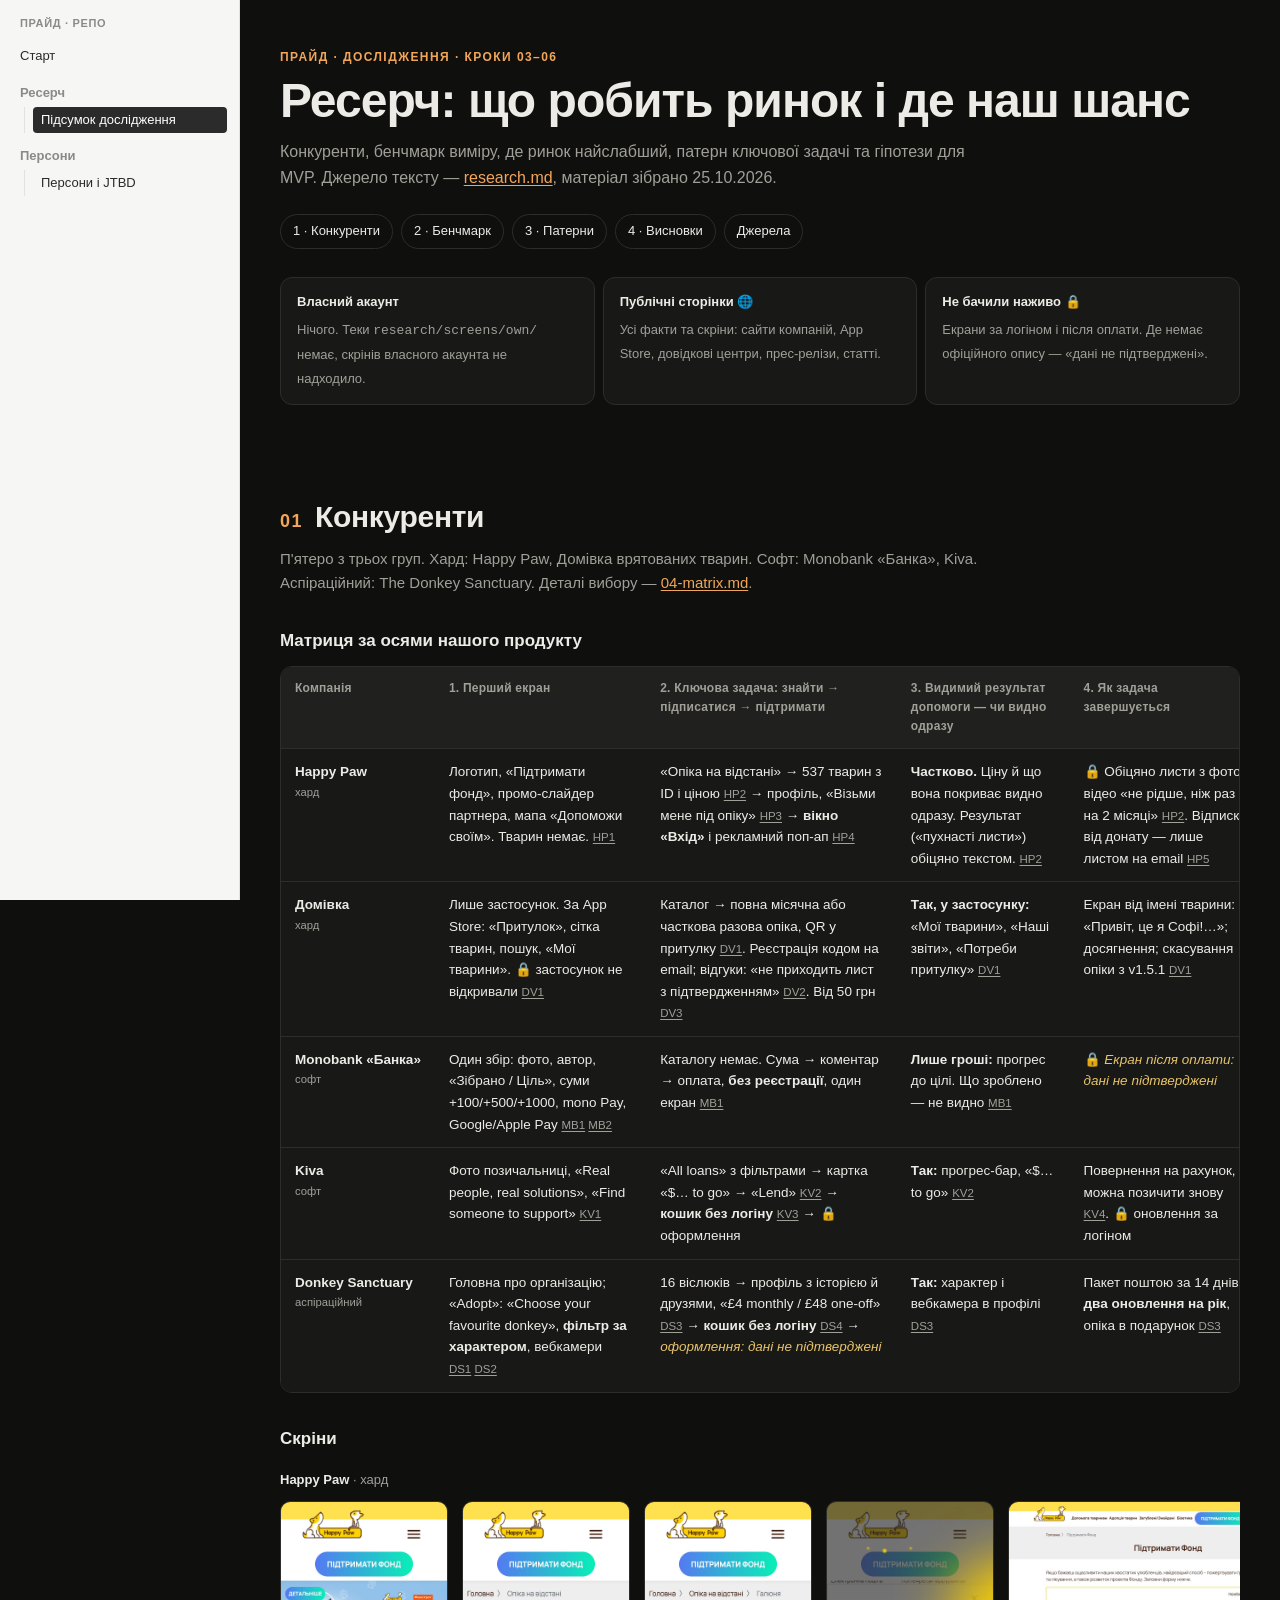
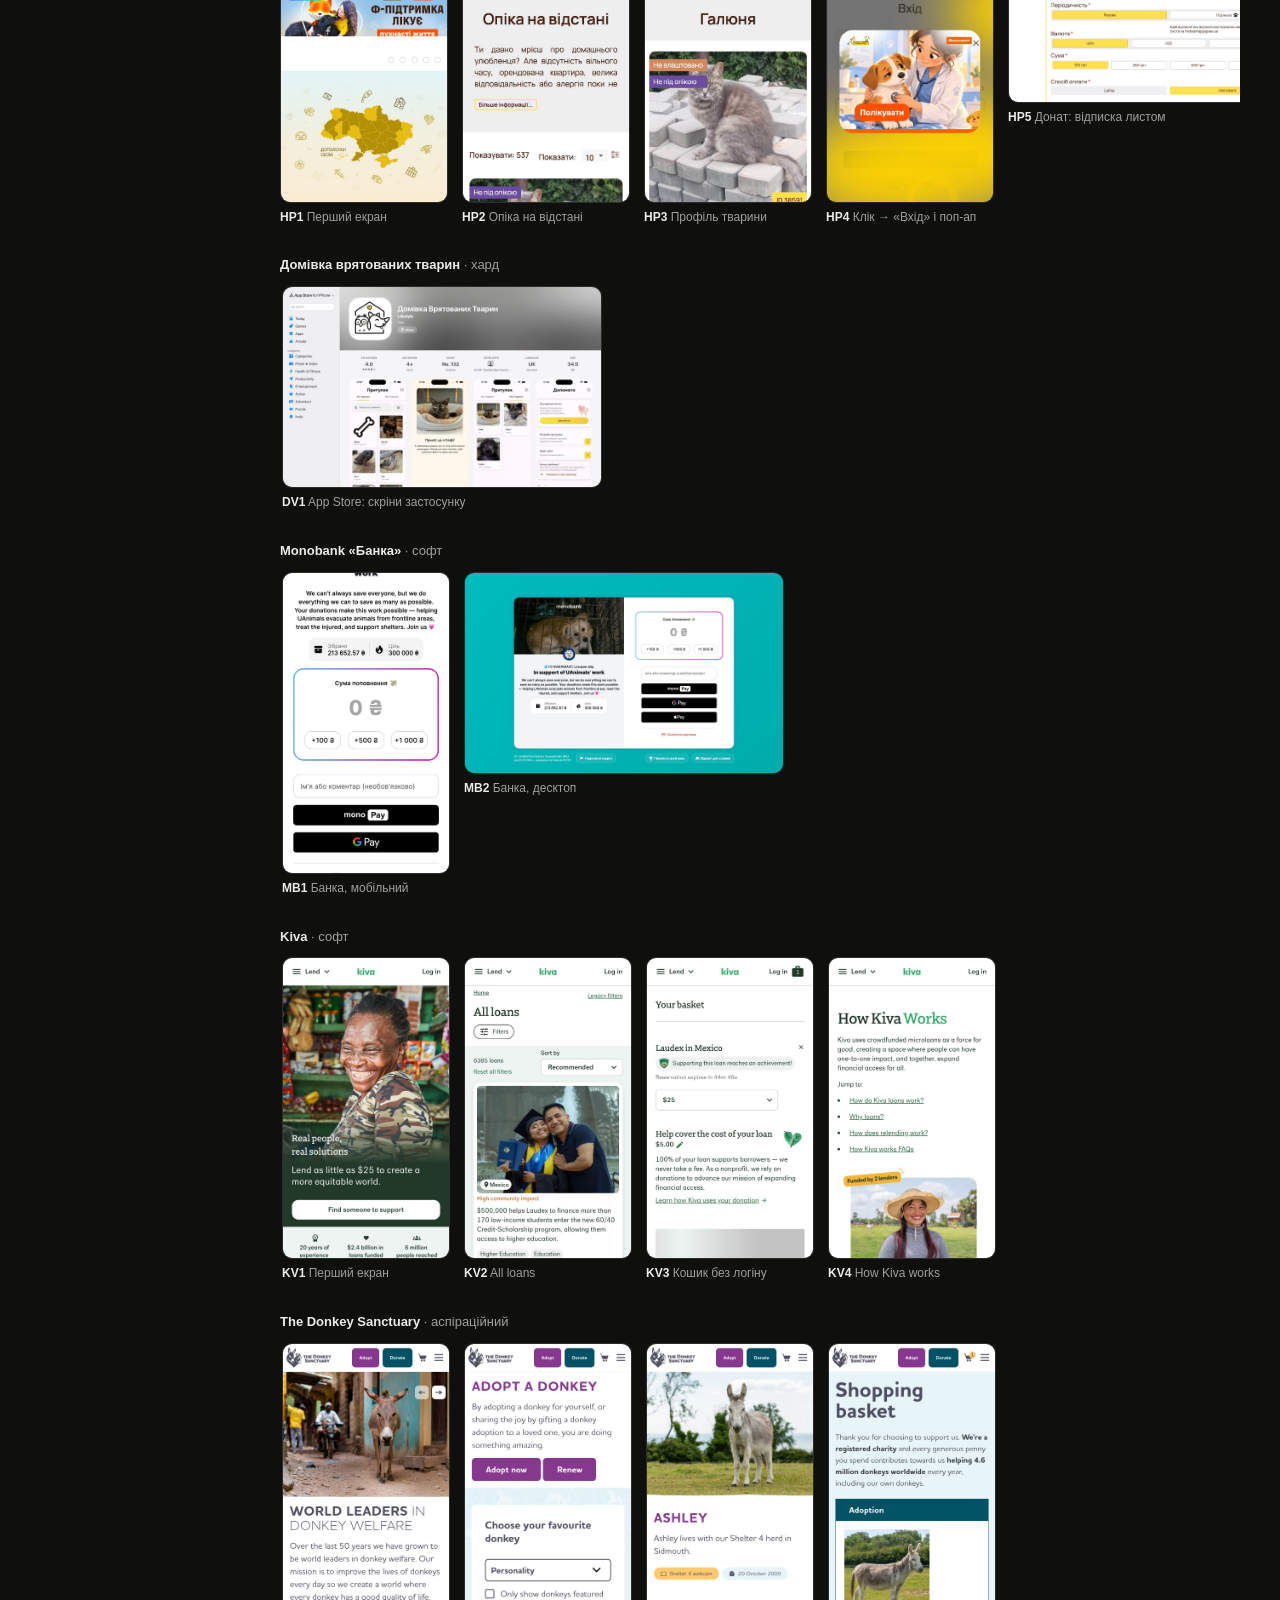
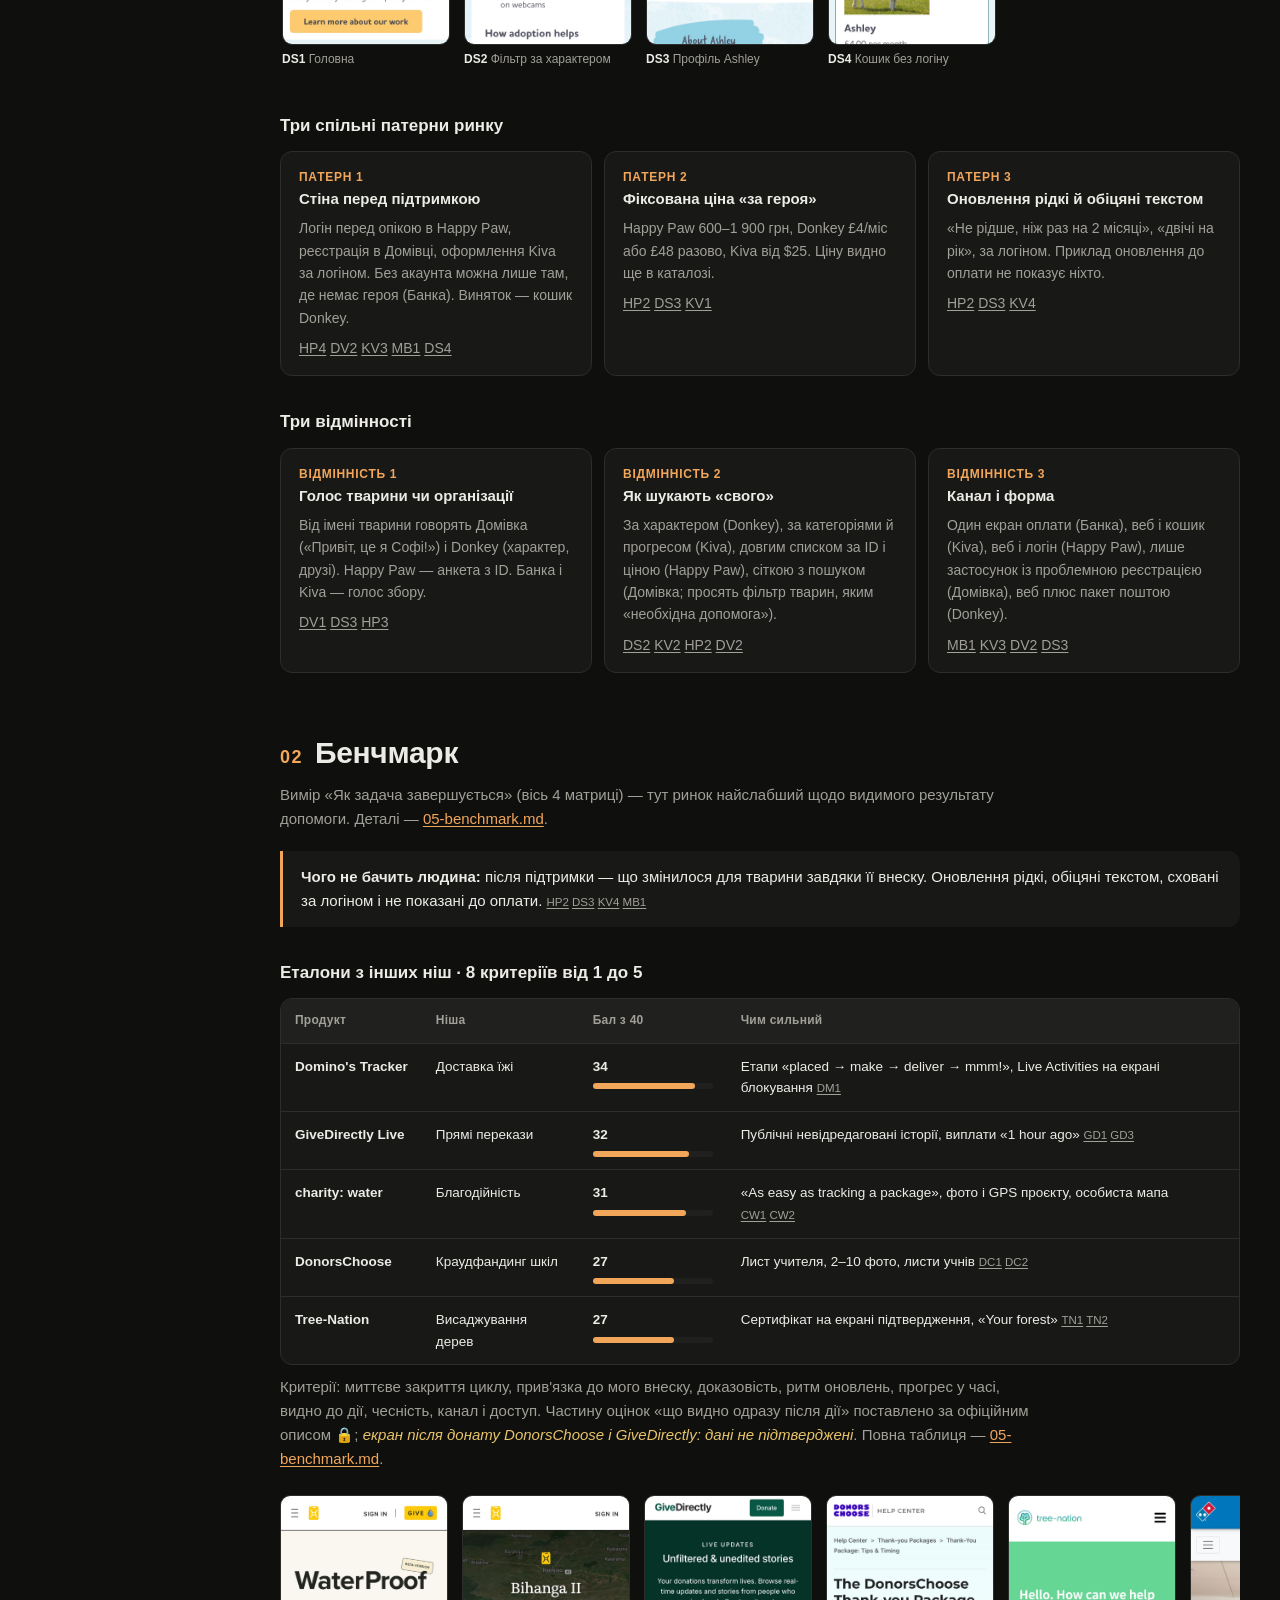
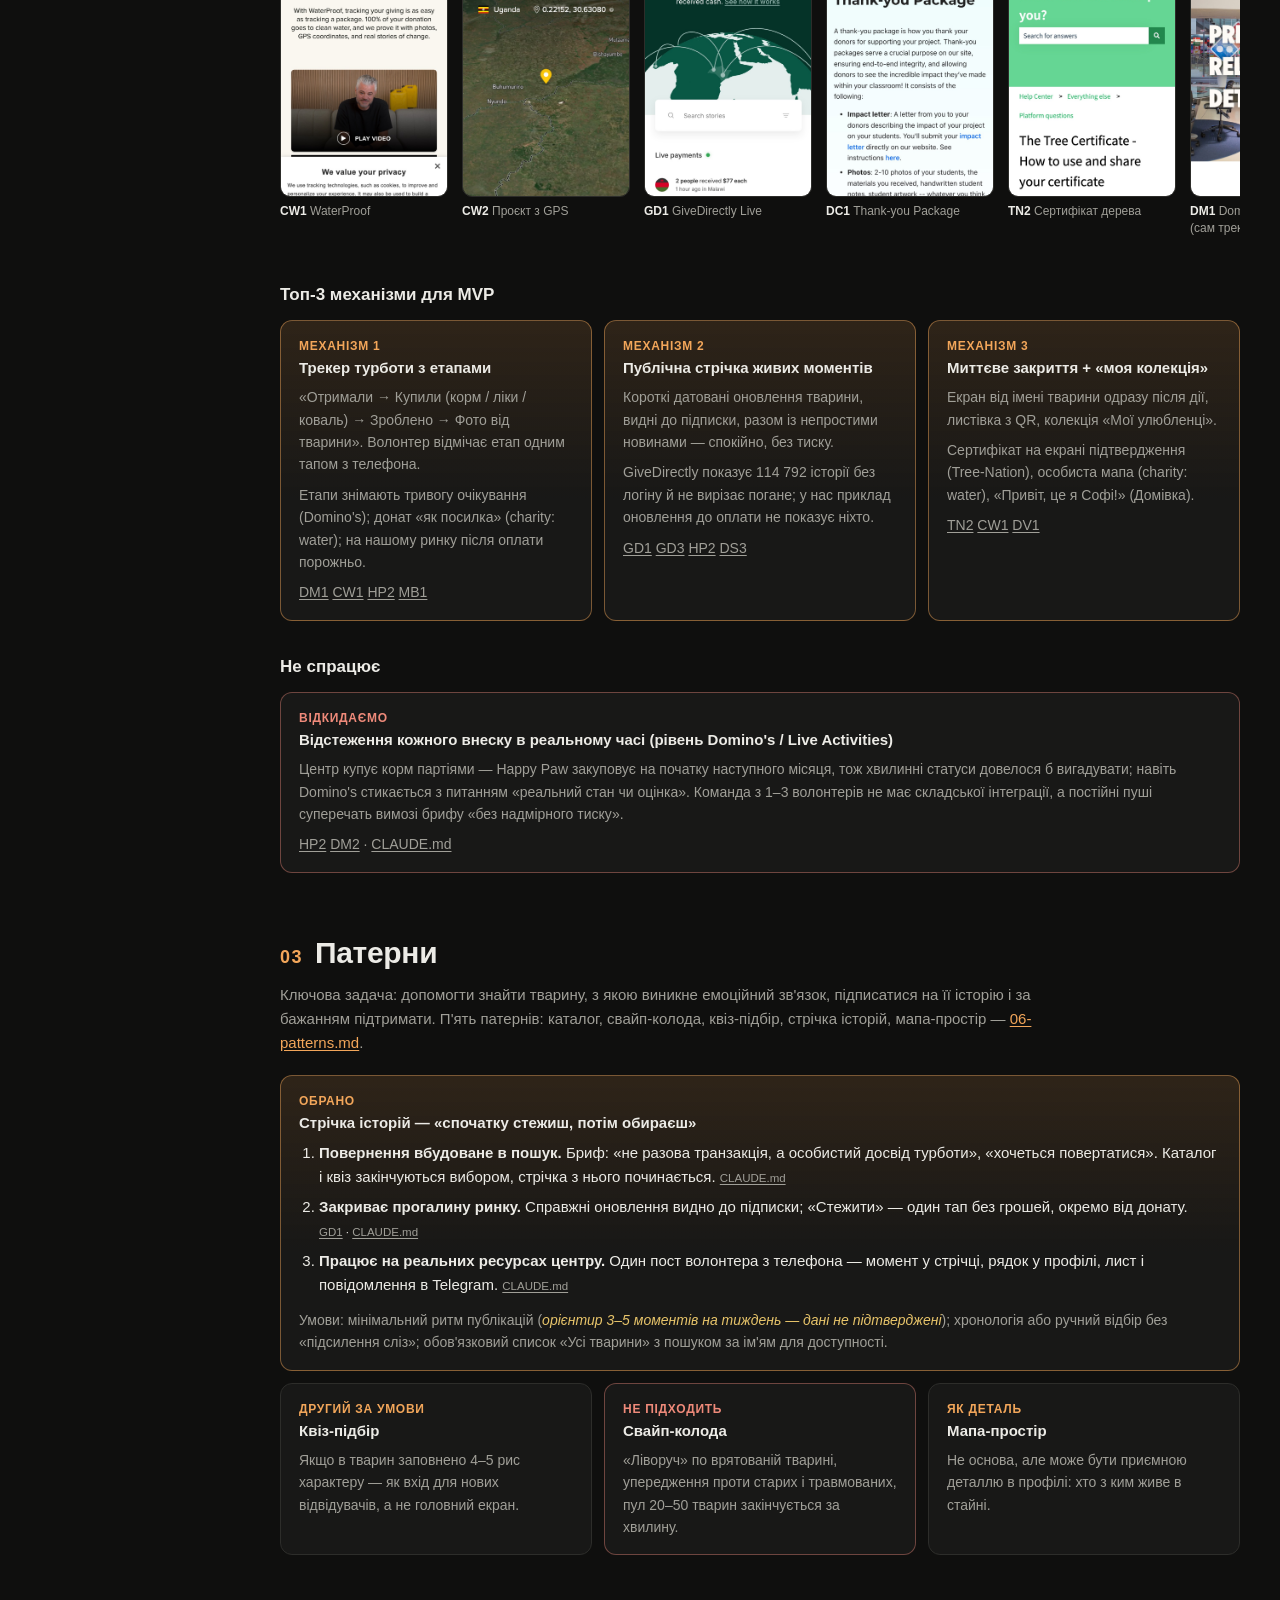
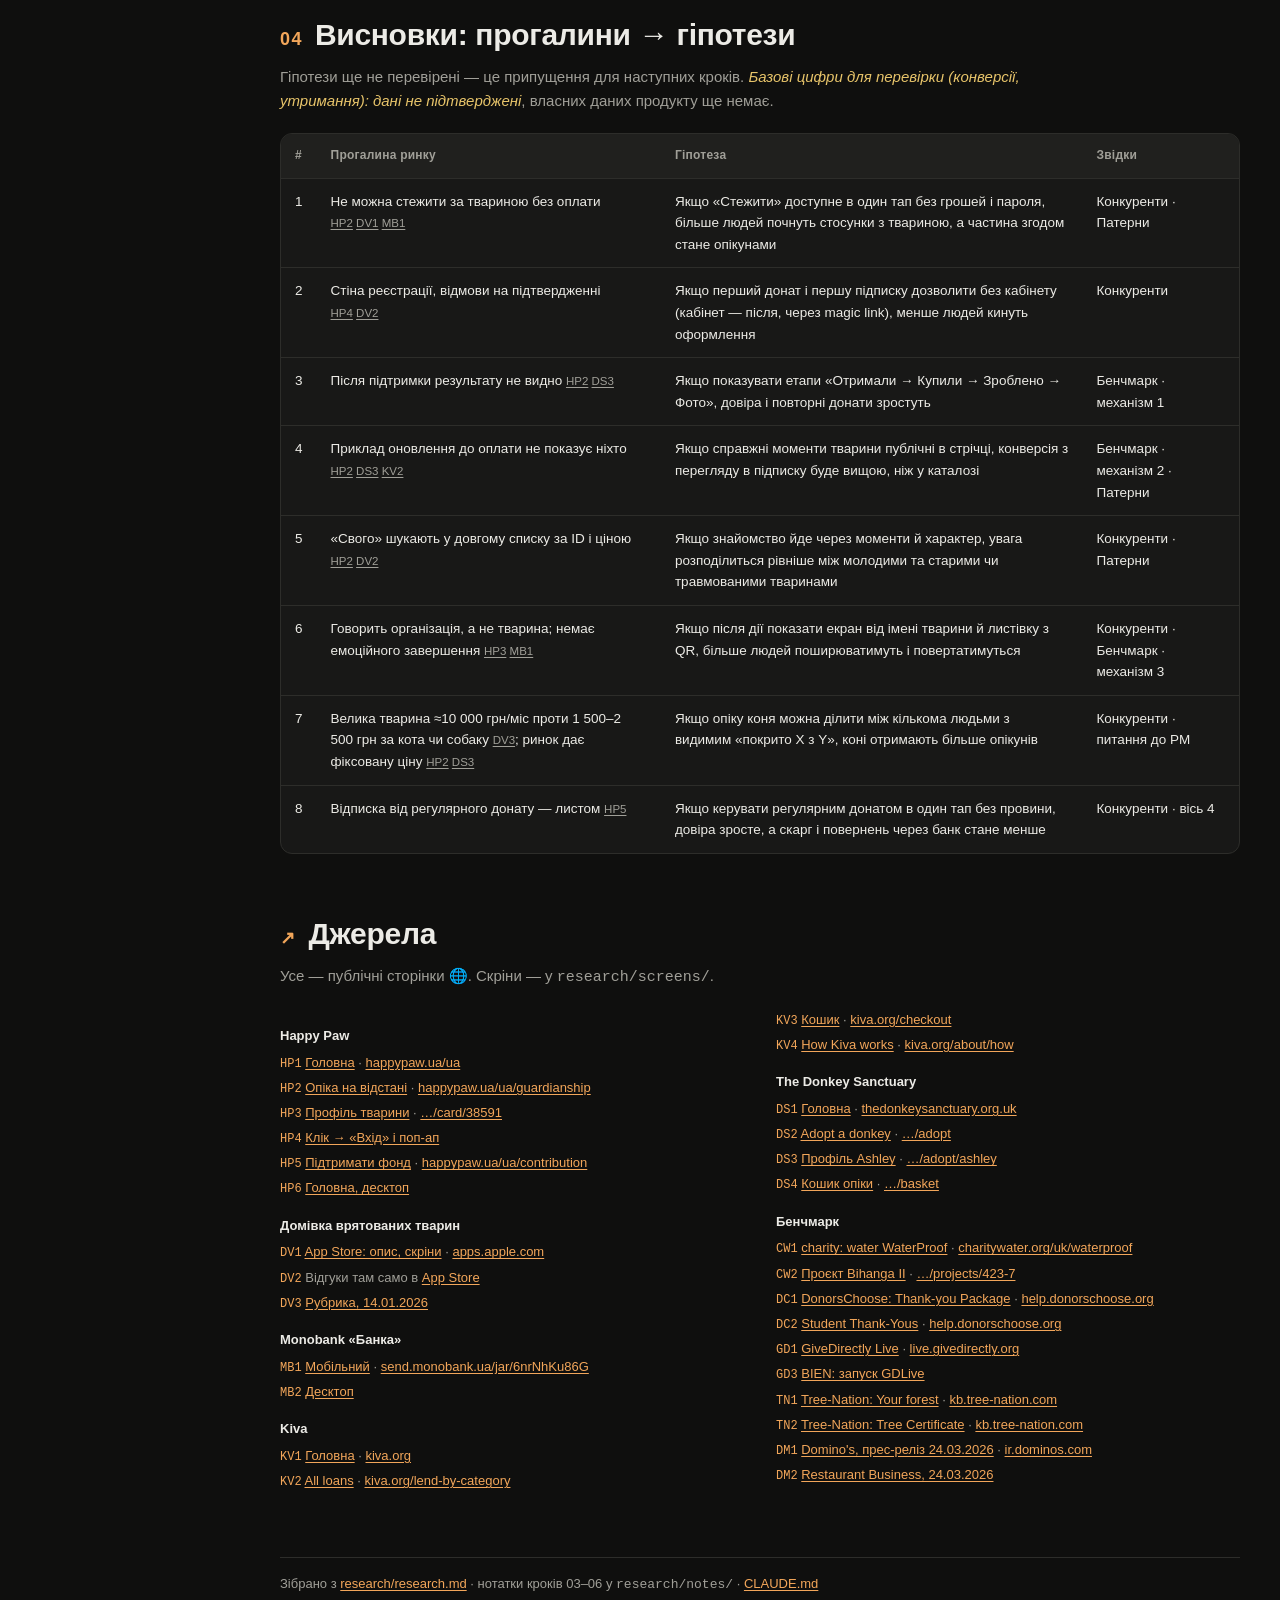
==== commit 3a4804bc: "Add personas, JTBD and post-persona research, plus personas page - personas.md, jtbd.md, research/no" ====
--- a/research/research.html
+++ b/research/research.html
@@ -120,7 +120,7 @@
   <header class="hero">
     <p class="eyebrow">Прайд · дослідження · кроки 03–06</p>
     <h1>Ресерч: що робить ринок і де наш шанс</h1>
-    <p class="lead">Конкуренти, бенчмарк виміру, де ринок найслабший, патерн ключової задачі та гіпотези для MVP. Джерело тексту — <a href="https://github.com/diadieva/my-product/blob/main/research/research.md">research.md</a>, матеріал зібрано 25.10.2026.</p>
+    <p class="lead">Конкуренти, бенчмарк виміру, де ринок найслабший, патерн ключової задачі та гіпотези для MVP. Джерело тексту — <a href="https://github.com/diadieva/pride/blob/main/research/research.md">research.md</a>, матеріал зібрано 25.10.2026.</p>
     <ul class="toc">
       <li><a href="#competitors">1 · Конкуренти</a></li>
       <li><a href="#benchmark">2 · Бенчмарк</a></li>
@@ -138,7 +138,7 @@
   <!-- 1. КОНКУРЕНТИ -->
   <section id="competitors">
     <h2><span class="num">01</span> Конкуренти</h2>
-    <p class="sub">П'ятеро з трьох груп. Хард: Happy Paw, Домівка врятованих тварин. Софт: Monobank «Банка», Kiva. Аспіраційний: The Donkey Sanctuary. Деталі вибору — <a href="https://github.com/diadieva/my-product/blob/main/research/notes/04-matrix.md">04-matrix.md</a>.</p>
+    <p class="sub">П'ятеро з трьох груп. Хард: Happy Paw, Домівка врятованих тварин. Софт: Monobank «Банка», Kiva. Аспіраційний: The Donkey Sanctuary. Деталі вибору — <a href="https://github.com/diadieva/pride/blob/main/research/notes/04-matrix.md">04-matrix.md</a>.</p>
 
     <h3>Матриця за осями нашого продукту</h3>
     <div class="table-wrap matrix">
@@ -241,7 +241,7 @@
     <h3>Три відмінності</h3>
     <div class="cards three">
       <div class="card"><p class="k">ВІДМІННІСТЬ 1</p><h4>Голос тварини чи організації</h4><p>Від імені тварини говорять Домівка («Привіт, це я Софі!») і Donkey (характер, друзі). Happy Paw — анкета з ID. Банка і Kiva — голос збору.</p><p class="src"><a href="#src-DV1">DV1</a> <a href="#src-DS3">DS3</a> <a href="#src-HP3">HP3</a></p></div>
-      <div class="card"><p class="k">ВІДМІННІСТЬ 2</p><h4>Як шукають «свого»</h4><p>За характером (Donkey), за категоріями й прогресом (Kiva), довгим списком за ID і ціною (Happy Paw), сіткою з пошуком (Домівка; просять фільтр «терміново»).</p><p class="src"><a href="#src-DS2">DS2</a> <a href="#src-KV2">KV2</a> <a href="#src-HP2">HP2</a> <a href="#src-DV2">DV2</a></p></div>
+      <div class="card"><p class="k">ВІДМІННІСТЬ 2</p><h4>Як шукають «свого»</h4><p>За характером (Donkey), за категоріями й прогресом (Kiva), довгим списком за ID і ціною (Happy Paw), сіткою з пошуком (Домівка; просять фільтр тварин, яким «необхідна допомога»).</p><p class="src"><a href="#src-DS2">DS2</a> <a href="#src-KV2">KV2</a> <a href="#src-HP2">HP2</a> <a href="#src-DV2">DV2</a></p></div>
       <div class="card"><p class="k">ВІДМІННІСТЬ 3</p><h4>Канал і форма</h4><p>Один екран оплати (Банка), веб і кошик (Kiva), веб і логін (Happy Paw), лише застосунок із проблемною реєстрацією (Домівка), веб плюс пакет поштою (Donkey).</p><p class="src"><a href="#src-MB1">MB1</a> <a href="#src-KV3">KV3</a> <a href="#src-DV2">DV2</a> <a href="#src-DS3">DS3</a></p></div>
     </div>
   </section>
@@ -249,7 +249,7 @@
   <!-- 2. БЕНЧМАРК -->
   <section id="benchmark">
     <h2><span class="num">02</span> Бенчмарк</h2>
-    <p class="sub">Вимір «Як задача завершується» (вісь 4 матриці) — тут ринок найслабший щодо видимого результату допомоги. Деталі — <a href="https://github.com/diadieva/my-product/blob/main/research/notes/05-benchmark.md">05-benchmark.md</a>.</p>
+    <p class="sub">Вимір «Як задача завершується» (вісь 4 матриці) — тут ринок найслабший щодо видимого результату допомоги. Деталі — <a href="https://github.com/diadieva/pride/blob/main/research/notes/05-benchmark.md">05-benchmark.md</a>.</p>
     <div class="callout"><p><b>Чого не бачить людина:</b> після підтримки — що змінилося для тварини завдяки її внеску. Оновлення рідкі, обіцяні текстом, сховані за логіном і не показані до оплати. <span class="src"><a href="#src-HP2">HP2</a> <a href="#src-DS3">DS3</a> <a href="#src-KV4">KV4</a> <a href="#src-MB1">MB1</a></span></p></div>
 
     <h3>Еталони з інших ніш · 8 критеріїв від 1 до 5</h3>
@@ -265,7 +265,7 @@
         </tbody>
       </table>
     </div>
-    <p class="sub" style="margin-top:10px">Критерії: миттєве закриття циклу, прив'язка до мого внеску, доказовість, ритм оновлень, прогрес у часі, видно до дії, чесність, канал і доступ. Частину оцінок «що видно одразу після дії» поставлено за офіційним описом <span class="lock">🔒</span>; <span class="nd">екран після донату DonorsChoose і GiveDirectly: дані не підтверджені</span>. Повна таблиця — <a href="https://github.com/diadieva/my-product/blob/main/research/notes/05-benchmark.md">05-benchmark.md</a>.</p>
+    <p class="sub" style="margin-top:10px">Критерії: миттєве закриття циклу, прив'язка до мого внеску, доказовість, ритм оновлень, прогрес у часі, видно до дії, чесність, канал і доступ. Частину оцінок «що видно одразу після дії» поставлено за офіційним описом <span class="lock">🔒</span>; <span class="nd">екран після донату DonorsChoose і GiveDirectly: дані не підтверджені</span>. Повна таблиця — <a href="https://github.com/diadieva/pride/blob/main/research/notes/05-benchmark.md">05-benchmark.md</a>.</p>
 
     <div class="gallery">
       <figure><a class="shot" href="screens/benchmark/charity-water/waterproof-mobile.jpg"><img src="screens/benchmark/charity-water/waterproof-mobile.jpg" alt="charity: water WaterProof: відстежувати пожертву як посилку" loading="lazy"></a><figcaption><b>CW1</b> WaterProof</figcaption></figure>
@@ -283,21 +283,21 @@
       <div class="card yes"><p class="k">МЕХАНІЗМ 3</p><h4>Миттєве закриття + «моя колекція»</h4><p>Екран від імені тварини одразу після дії, листівка з QR, колекція «Мої улюбленці».</p><p>Сертифікат на екрані підтвердження (Tree-Nation), особиста мапа (charity: water), «Привіт, це я Софі!» (Домівка).</p><p class="src"><a href="#src-TN2">TN2</a> <a href="#src-CW1">CW1</a> <a href="#src-DV1">DV1</a></p></div>
     </div>
     <h3>Не спрацює</h3>
-    <div class="card no"><p class="k">ВІДКИДАЄМО</p><h4>Відстеження кожного внеску в реальному часі (рівень Domino's / Live Activities)</h4><p>Центр купує корм партіями — Happy Paw закуповує на початку наступного місяця, тож хвилинні статуси довелося б вигадувати; навіть Domino's стикається з питанням «реальний стан чи оцінка». Команда з 1–3 волонтерів не має складської інтеграції, а постійні пуші суперечать вимозі брифу «без надмірного тиску».</p><p class="src"><a href="#src-HP2">HP2</a> <a href="#src-DM2">DM2</a> · <a href="https://github.com/diadieva/my-product/blob/main/CLAUDE.md">CLAUDE.md</a></p></div>
+    <div class="card no"><p class="k">ВІДКИДАЄМО</p><h4>Відстеження кожного внеску в реальному часі (рівень Domino's / Live Activities)</h4><p>Центр купує корм партіями — Happy Paw закуповує на початку наступного місяця, тож хвилинні статуси довелося б вигадувати; навіть Domino's стикається з питанням «реальний стан чи оцінка». Команда з 1–3 волонтерів не має складської інтеграції, а постійні пуші суперечать вимозі брифу «без надмірного тиску».</p><p class="src"><a href="#src-HP2">HP2</a> <a href="#src-DM2">DM2</a> · <a href="https://github.com/diadieva/pride/blob/main/CLAUDE.md">CLAUDE.md</a></p></div>
   </section>
 
   <!-- 3. ПАТЕРНИ -->
   <section id="patterns">
     <h2><span class="num">03</span> Патерни</h2>
-    <p class="sub">Ключова задача: допомогти знайти тварину, з якою виникне емоційний зв'язок, підписатися на її історію і за бажанням підтримати. П'ять патернів: каталог, свайп-колода, квіз-підбір, стрічка історій, мапа-простір — <a href="https://github.com/diadieva/my-product/blob/main/research/notes/06-patterns.md">06-patterns.md</a>.</p>
+    <p class="sub">Ключова задача: допомогти знайти тварину, з якою виникне емоційний зв'язок, підписатися на її історію і за бажанням підтримати. П'ять патернів: каталог, свайп-колода, квіз-підбір, стрічка історій, мапа-простір — <a href="https://github.com/diadieva/pride/blob/main/research/notes/06-patterns.md">06-patterns.md</a>.</p>
 
     <div class="card yes">
       <p class="k">ОБРАНО</p>
       <h4>Стрічка історій — «спочатку стежиш, потім обираєш»</h4>
       <ol class="clean">
-        <li><b>Повернення вбудоване в пошук.</b> Бриф: «не разова транзакція, а особистий досвід турботи», «хочеться повертатися». Каталог і квіз закінчуються вибором, стрічка з нього починається. <span class="src"><a href="https://github.com/diadieva/my-product/blob/main/CLAUDE.md">CLAUDE.md</a></span></li>
-        <li><b>Закриває прогалину ринку.</b> Справжні оновлення видно до підписки; «Стежити» — один тап без грошей, окремо від донату. <span class="src"><a href="#src-GD1">GD1</a> · <a href="https://github.com/diadieva/my-product/blob/main/CLAUDE.md">CLAUDE.md</a></span></li>
-        <li><b>Працює на реальних ресурсах центру.</b> Один пост волонтера з телефона — момент у стрічці, рядок у профілі, лист і повідомлення в Telegram. <span class="src"><a href="https://github.com/diadieva/my-product/blob/main/CLAUDE.md">CLAUDE.md</a></span></li>
+        <li><b>Повернення вбудоване в пошук.</b> Бриф: «не разова транзакція, а особистий досвід турботи», «хочеться повертатися». Каталог і квіз закінчуються вибором, стрічка з нього починається. <span class="src"><a href="https://github.com/diadieva/pride/blob/main/CLAUDE.md">CLAUDE.md</a></span></li>
+        <li><b>Закриває прогалину ринку.</b> Справжні оновлення видно до підписки; «Стежити» — один тап без грошей, окремо від донату. <span class="src"><a href="#src-GD1">GD1</a> · <a href="https://github.com/diadieva/pride/blob/main/CLAUDE.md">CLAUDE.md</a></span></li>
+        <li><b>Працює на реальних ресурсах центру.</b> Один пост волонтера з телефона — момент у стрічці, рядок у профілі, лист і повідомлення в Telegram. <span class="src"><a href="https://github.com/diadieva/pride/blob/main/CLAUDE.md">CLAUDE.md</a></span></li>
       </ol>
       <p style="margin-top:12px">Умови: мінімальний ритм публікацій (<span class="nd">орієнтир 3–5 моментів на тиждень — дані не підтверджені</span>); хронологія або ручний відбір без «підсилення сліз»; обов'язковий список «Усі тварини» з пошуком за ім'ям для доступності.</p>
     </div>
@@ -372,7 +372,7 @@
     </div>
   </section>
 
-  <footer>Зібрано з <a href="https://github.com/diadieva/my-product/blob/main/research/research.md">research/research.md</a> · нотатки кроків 03–06 у <code>research/notes/</code> · <a href="https://github.com/diadieva/my-product/blob/main/CLAUDE.md">CLAUDE.md</a></footer>
+  <footer>Зібрано з <a href="https://github.com/diadieva/pride/blob/main/research/research.md">research/research.md</a> · нотатки кроків 03–06 у <code>research/notes/</code> · <a href="https://github.com/diadieva/pride/blob/main/CLAUDE.md">CLAUDE.md</a></footer>
 </main>
 </body>
 </html>
